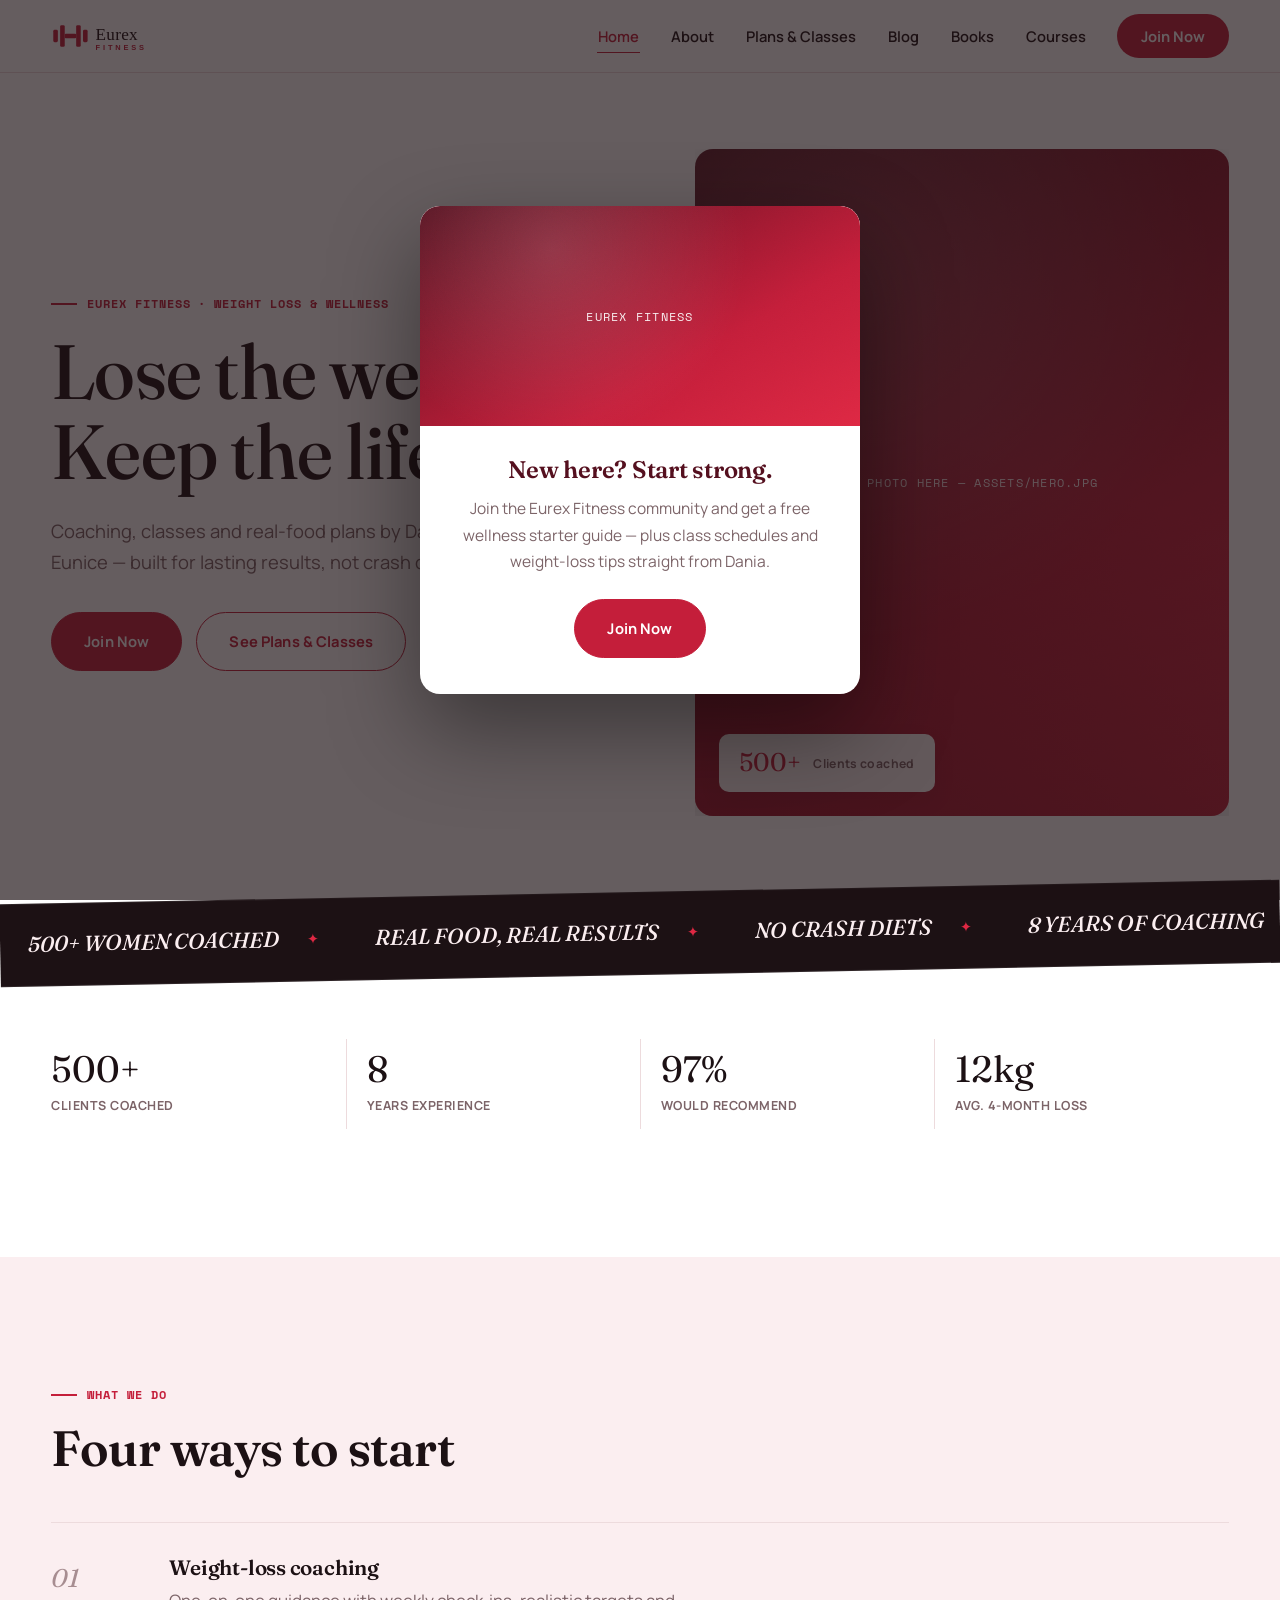
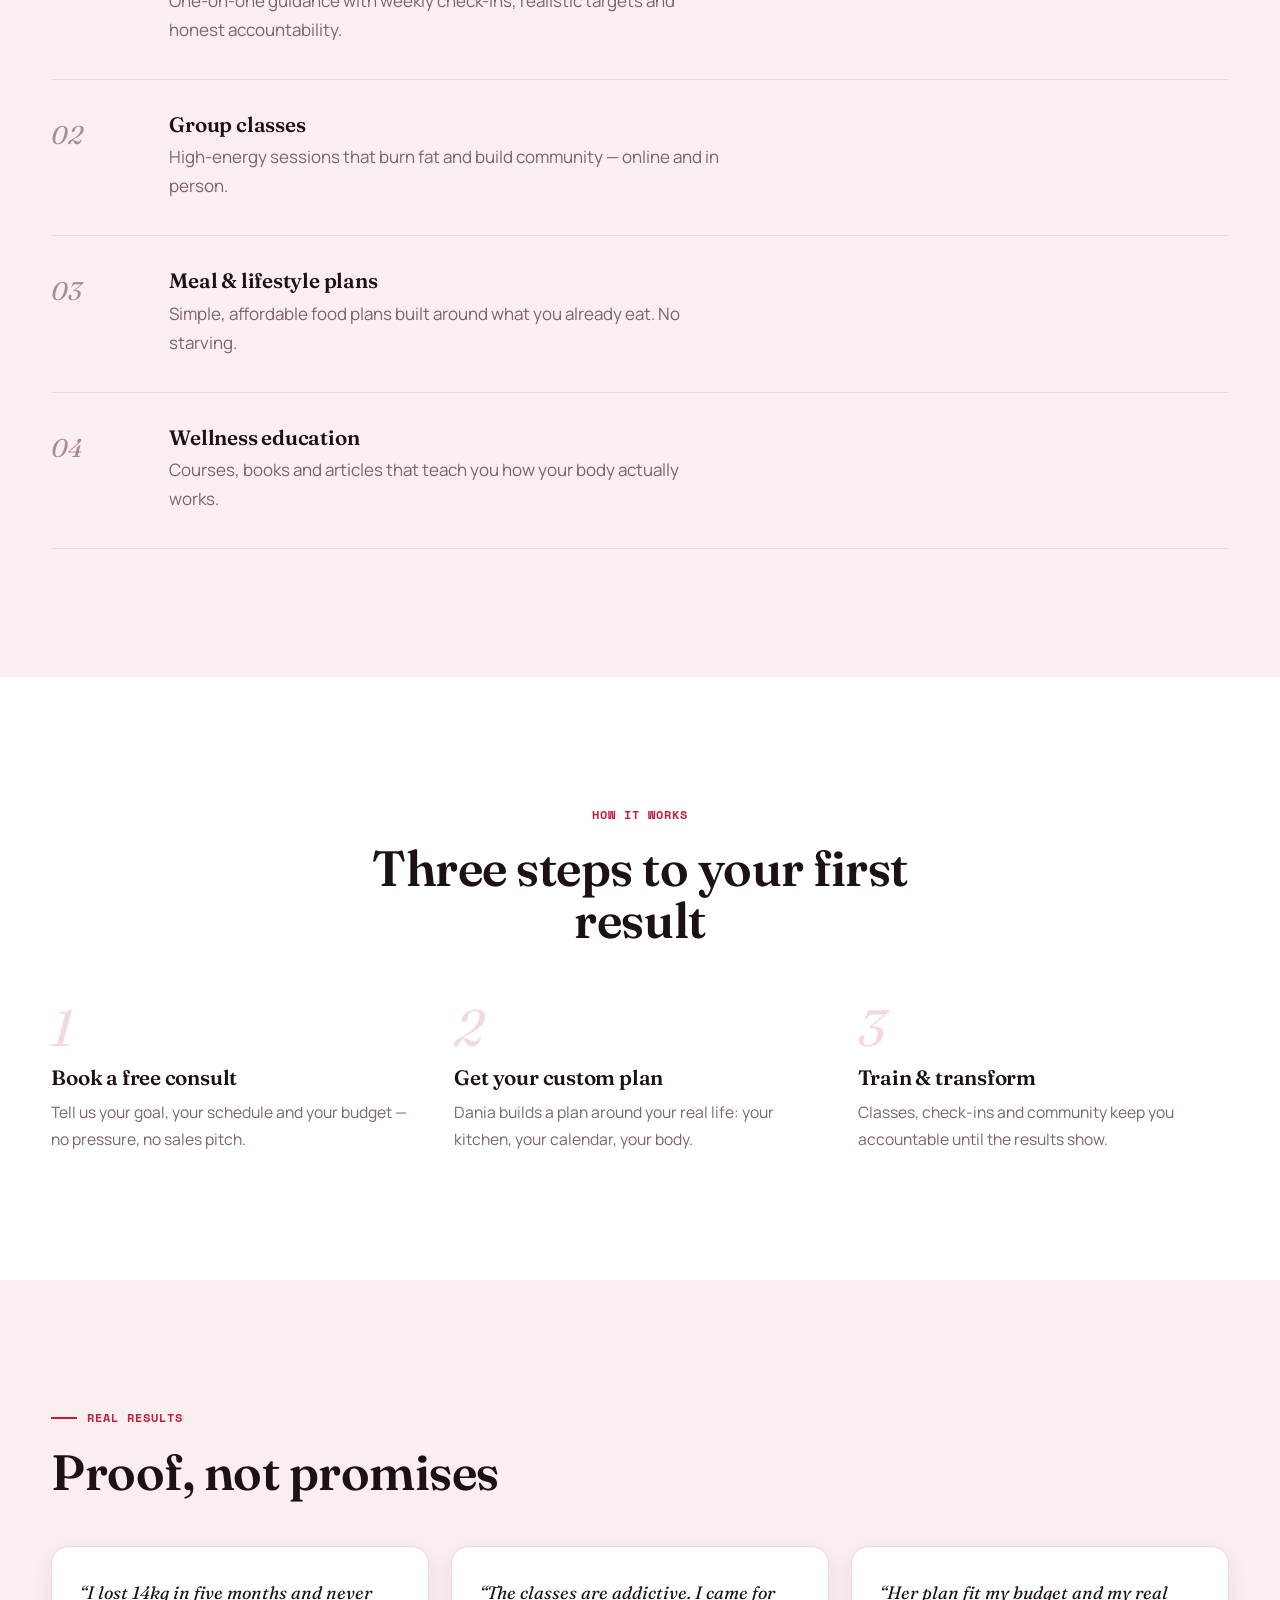
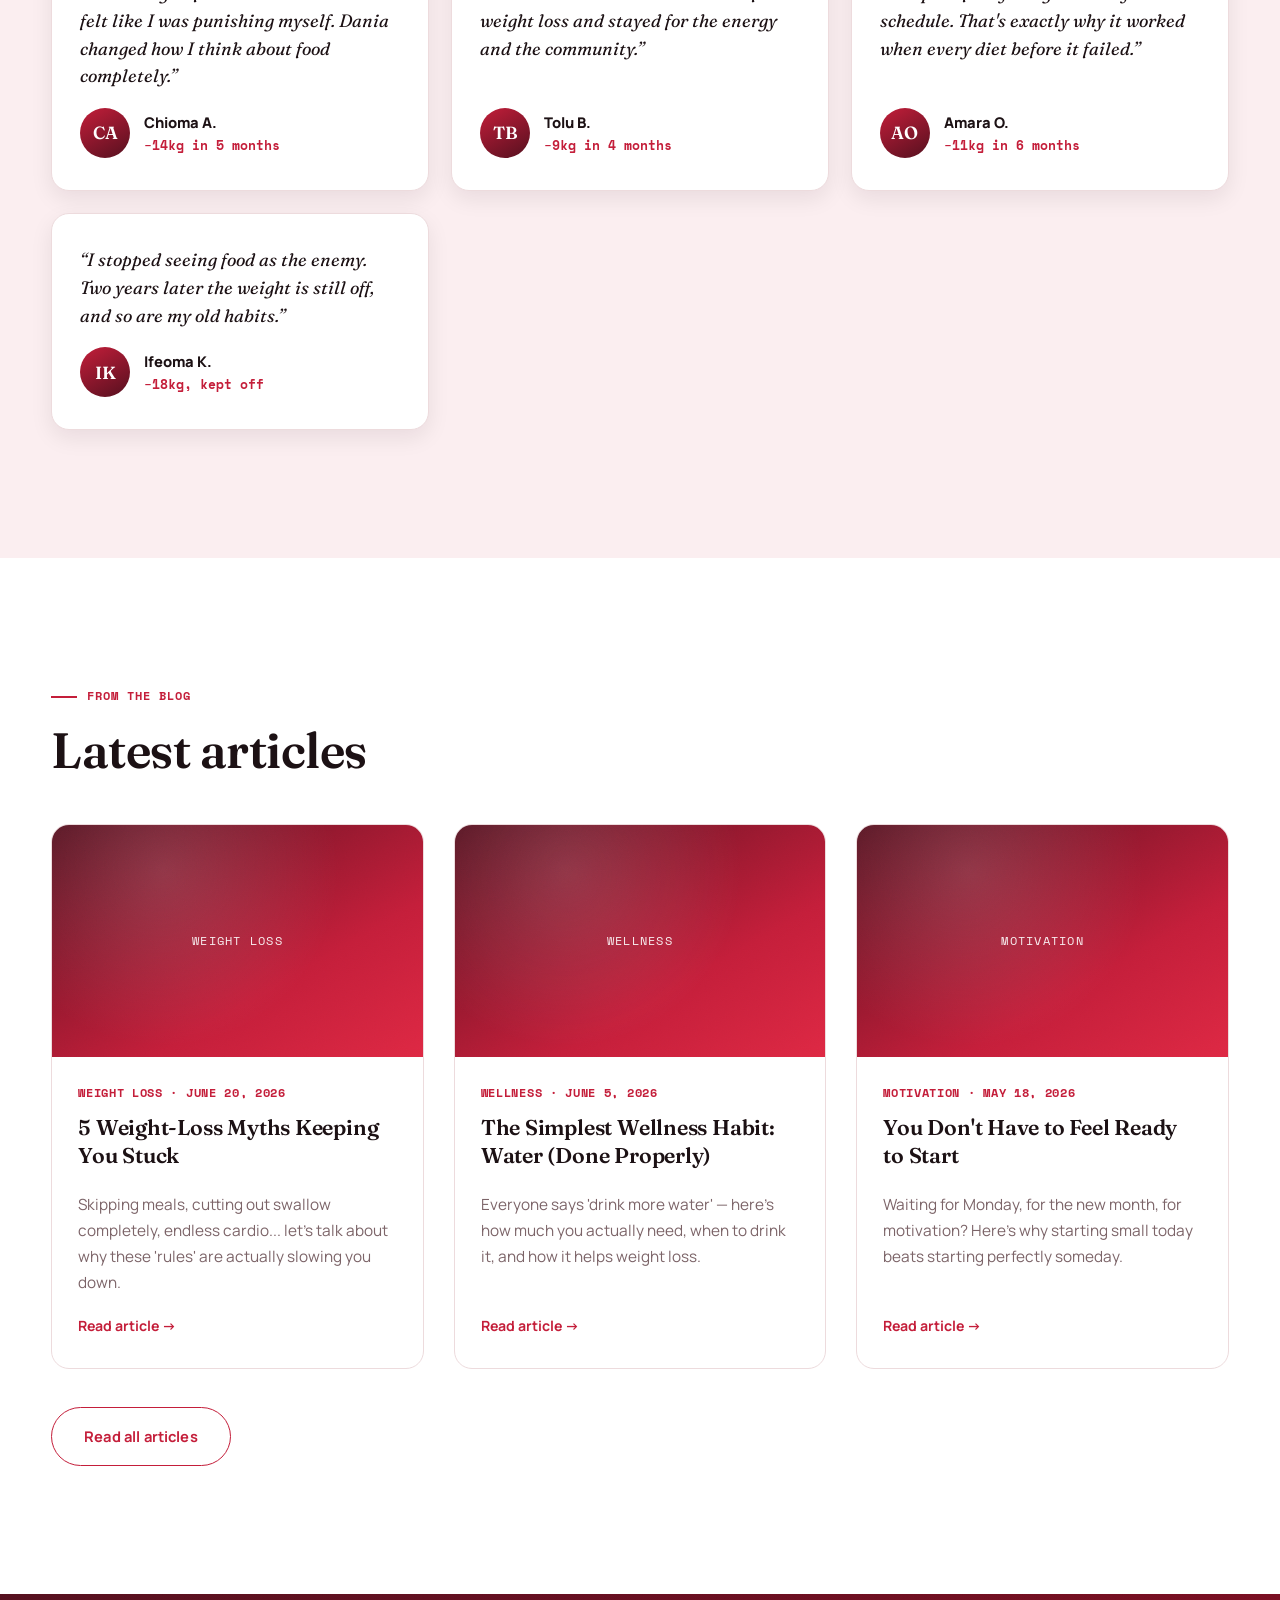
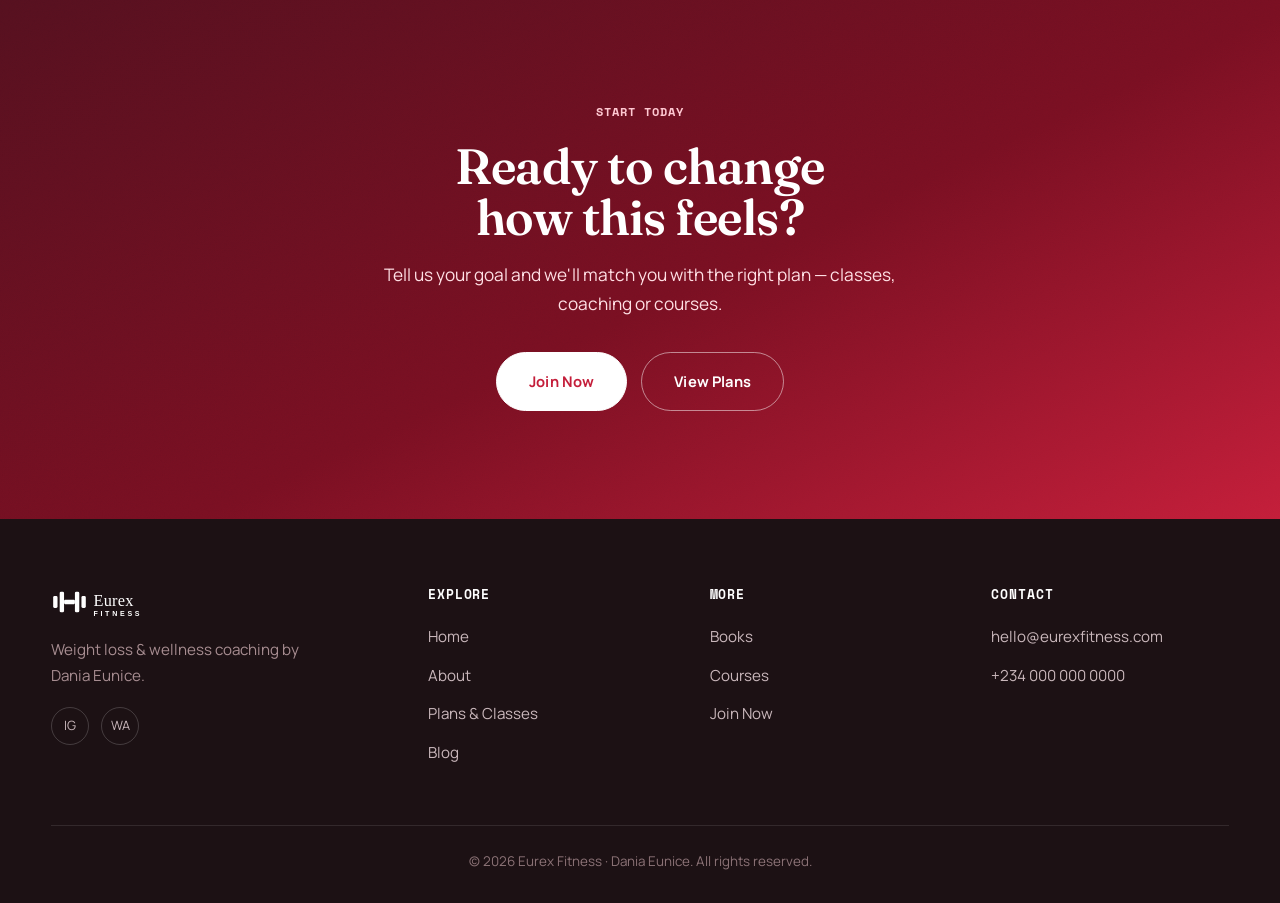
==== index.html @ 4daf9605 "Initial commit: Eurex Fitness site Static site for Dania Eunice's weight-loss coaching business — co" ====
<!DOCTYPE html>
<html lang="en">
<head>
  <meta charset="UTF-8">
  <meta name="viewport" content="width=device-width, initial-scale=1.0">
  <title>Eurex Fitness — Weight Loss & Wellness by Dania Eunice</title>
  <meta name="description" content="Weight-loss coaching, classes, meal plans, books and courses by Dania Eunice. Sustainable results, real food, real community.">
  <link rel="icon" href="assets/favicon.svg" type="image/svg+xml">
  <link rel="preconnect" href="https://fonts.googleapis.com">
  <link rel="preconnect" href="https://fonts.gstatic.com" crossorigin>
  <link href="https://fonts.googleapis.com/css2?family=Fraunces:ital,opsz,wght@0,9..144,400;0,9..144,500;0,9..144,600;1,9..144,500&family=Manrope:wght@400;500;600;700;800&family=Space+Mono:wght@400;700&display=swap" rel="stylesheet">
  <link rel="stylesheet" href="css/styles.css">
</head>
<body data-page="home">
  <header class="site-header" id="site-header"></header>

  <section class="hero" id="hero"></section>
  <div class="marquee-band"><div id="marquee"></div></div>
  <section class="section tight-top" id="stats"></section>
  <section class="section alt" id="pillars"></section>
  <section class="section" id="how-it-works"></section>
  <section class="section alt" id="testimonials"></section>
  <section class="section" id="blog-preview"></section>
  <section class="cta-band" id="cta-band"></section>

  <footer class="site-footer" id="site-footer"></footer>

  <script src="js/content.js"></script>
  <script src="js/posts.js"></script>
  <script src="js/app.js"></script>
</body>
</html>
---- css/styles.css ----
/* ============================================================
   EUREX FITNESS — DESIGN SYSTEM
   You normally don't need to touch this file.
   To change the main red colour, edit --red below.
   ============================================================ */

:root {
  /* ---- Color ---- */
  --ink:        #1C1114;
  --wine:       #55101F;
  --red:        #C41E3A;
  --red-bright: #DE2843;
  --red-deep:   #7A0F22;
  --gold:       #B8933B;
  --paper:      #FFFFFF;
  --blush:      #FBEEF0;
  --blush-deep: #F3D9DD;
  --line:       #EDDBDD;
  --muted:      #7C6468;
  --muted-lt:   #A78D91;

  /* ---- Type ---- */
  --display: "Fraunces", "Iowan Old Style", Georgia, serif;
  --body:    "Manrope", system-ui, -apple-system, sans-serif;
  --mono:    "Space Mono", ui-monospace, monospace;

  --radius: 18px;
  --radius-sm: 10px;
  --shadow: 0 20px 48px rgba(28, 17, 20, .14);
  --shadow-sm: 0 8px 22px rgba(28, 17, 20, .08);
}

* { margin: 0; padding: 0; box-sizing: border-box; }
html { scroll-behavior: smooth; }
@media (prefers-reduced-motion: reduce) {
  html { scroll-behavior: auto; }
  *, *::before, *::after { animation: none !important; transition: none !important; }
}

body {
  font-family: var(--body);
  color: var(--ink);
  background: var(--paper);
  line-height: 1.7;
  font-size: 17px;
  -webkit-font-smoothing: antialiased;
}

img { max-width: 100%; display: block; }
a { color: var(--red); text-decoration: none; }
a:focus-visible, button:focus-visible, input:focus-visible, textarea:focus-visible, select:focus-visible {
  outline: 3px solid var(--red); outline-offset: 3px; border-radius: 4px;
}

.wrap { width: min(1200px, 92%); margin: 0 auto; }
.wrap-narrow { width: min(760px, 92%); margin: 0 auto; }

/* ---------- Typography ---------- */
h1, h2, h3, .display {
  font-family: var(--display);
  font-weight: 600;
  letter-spacing: -0.01em;
  line-height: 1.04;
  color: var(--ink);
}
h1 { font-size: clamp(2.6rem, 6vw, 4.8rem); font-weight: 500; }
h2 { font-size: clamp(2rem, 4.4vw, 3.1rem); }
h3 { font-size: 1.3rem; font-weight: 600; }
.italic { font-style: italic; }

.eyebrow {
  display: flex;
  align-items: center;
  gap: 10px;
  font-family: var(--mono);
  font-weight: 700;
  font-size: .74rem;
  letter-spacing: .08em;
  text-transform: uppercase;
  color: var(--red);
  margin-bottom: 18px;
}
.eyebrow::before {
  content: "";
  width: 26px; height: 2px;
  background: var(--red);
  display: inline-block;
}
.section-head { max-width: 640px; margin-bottom: 48px; }
.section-head p { color: var(--muted); margin-top: 16px; font-size: 1.06rem; }
.section-head.center { margin-left: auto; margin-right: auto; text-align: center; }
.section-head.center .eyebrow { justify-content: center; }
.section-head.center .eyebrow::before { display: none; }

/* ---------- Buttons ---------- */
.btn {
  display: inline-flex;
  align-items: center;
  gap: 8px;
  padding: 16px 32px;
  border-radius: 999px;
  font-weight: 700;
  font-size: .92rem;
  letter-spacing: .01em;
  border: 1.5px solid var(--red);
  cursor: pointer;
  transition: transform .18s ease, background .2s ease, color .2s ease, box-shadow .2s ease, border-color .2s ease;
  font-family: var(--body);
}
.btn-solid { background: var(--red); color: #fff; }
.btn-solid:hover { background: var(--red-deep); border-color: var(--red-deep); transform: translateY(-2px); box-shadow: 0 14px 28px rgba(122,15,34,.28); }
.btn-ghost { background: transparent; color: var(--red); }
.btn-ghost:hover { background: var(--red); color: #fff; transform: translateY(-2px); }
.btn-light { background: #fff; color: var(--red); border-color: #fff; }
.btn-light:hover { transform: translateY(-2px); box-shadow: 0 14px 30px rgba(0,0,0,.28); }
.btn-outline-light { background: transparent; color: #fff; border-color: rgba(255,255,255,.5); }
.btn-outline-light:hover { background: rgba(255,255,255,.12); border-color: #fff; }
.btn-wide { width: 100%; justify-content: center; }

/* ---------- Header ---------- */
.site-header {
  position: sticky; top: 0; z-index: 60;
  background: rgba(255,255,255,.92);
  backdrop-filter: blur(12px);
  border-bottom: 1px solid var(--line);
}
.nav {
  display: flex; align-items: center; justify-content: space-between;
  padding: 16px 0;
}
.logo { display: flex; align-items: center; gap: 10px; }
.logo img { height: 40px; width: auto; }
.nav-links { display: flex; align-items: center; gap: 30px; list-style: none; }
.nav-links a {
  color: var(--ink); font-weight: 600; font-size: .92rem;
  padding: 6px 1px; border-bottom: 1.5px solid transparent;
  transition: color .15s ease, border-color .15s ease;
}
.nav-links a:hover { color: var(--red); }
.nav-links a.active { color: var(--red); border-bottom-color: var(--red); }
.nav-links .nav-cta {
  background: var(--red); color: #fff; padding: 12px 24px; border-radius: 999px;
  border-bottom: none; font-weight: 700;
}
.nav-links .nav-cta:hover { background: var(--red-deep); }

.nav-toggle {
  display: none;
  background: none; border: none; cursor: pointer;
  width: 44px; height: 44px; position: relative;
}
.nav-toggle span {
  position: absolute; left: 9px; width: 26px; height: 2.5px;
  background: var(--ink); border-radius: 2px; transition: .25s ease;
}
.nav-toggle span:nth-child(1) { top: 15px; }
.nav-toggle span:nth-child(2) { top: 21px; }
.nav-toggle span:nth-child(3) { top: 27px; }
.nav-toggle[aria-expanded="true"] span:nth-child(1) { top: 21px; transform: rotate(45deg); }
.nav-toggle[aria-expanded="true"] span:nth-child(2) { opacity: 0; }
.nav-toggle[aria-expanded="true"] span:nth-child(3) { top: 21px; transform: rotate(-45deg); }

/* ---------- Hero ---------- */
.hero { padding: clamp(48px, 7vw, 76px) 0 0; overflow: hidden; }
.hero-grid {
  display: grid; grid-template-columns: 1fr .92fr; gap: 64px; align-items: center;
}
.hero .eyebrow { color: var(--red); }
.hero h1 { white-space: pre-line; }
.hero p.lead { font-size: 1.15rem; color: var(--muted); max-width: 460px; margin: 24px 0 34px; }
.hero-actions { display: flex; gap: 14px; flex-wrap: wrap; }

.hero-media {
  position: relative;
  border-radius: var(--radius);
  overflow: hidden;
  box-shadow: var(--shadow);
  aspect-ratio: 4/5;
  clip-path: polygon(0 0, 100% 0, 100% 92%, 88% 100%, 0 100%);
}
.hero-media img, .ph { width: 100%; height: 100%; object-fit: cover; }
.hero-media::after {
  content: "";
  position: absolute; inset: 0;
  background: linear-gradient(200deg, rgba(28,17,20,0) 45%, rgba(122,15,34,.55) 100%);
  pointer-events: none;
}
.hero-media .float-card {
  position: absolute; left: 24px; bottom: 24px; z-index: 2;
  background: rgba(255,255,255,.95);
  backdrop-filter: blur(6px);
  border-radius: var(--radius-sm);
  padding: 16px 20px;
  box-shadow: var(--shadow-sm);
  display: flex; align-items: center; gap: 12px;
}
.float-card .fc-num { font-family: var(--display); font-size: 1.6rem; color: var(--red); line-height: 1; }
.float-card .fc-lbl { font-size: .76rem; font-weight: 700; color: var(--muted); letter-spacing: .03em; max-width: 110px; line-height: 1.25; }

/* placeholder block shown until real photos are added */
.ph {
  display: flex; align-items: center; justify-content: center;
  position: relative;
  background:
    radial-gradient(circle at 30% 20%, rgba(255,255,255,.14), transparent 55%),
    linear-gradient(150deg, var(--wine) 0%, var(--red) 65%, var(--red-bright) 100%);
  color: rgba(255,255,255,.92);
  font-family: var(--mono);
  font-size: .78rem;
  letter-spacing: .1em;
  text-transform: uppercase;
  text-align: center;
  padding: 20px;
}
.ph::before {
  content: "";
  position: absolute; inset: 0;
  background-image: url("data:image/svg+xml,%3Csvg xmlns='http://www.w3.org/2000/svg' width='140' height='140'%3E%3Cfilter id='n'%3E%3CfeTurbulence type='fractalNoise' baseFrequency='0.9' numOctaves='2' stitchTiles='stitch'/%3E%3C/filter%3E%3Crect width='100%25' height='100%25' filter='url(%23n)' opacity='0.06'/%3E%3C/svg%3E");
  mix-blend-mode: overlay;
}

/* ---------- Proof marquee (signature element) ---------- */
.marquee-band {
  background: var(--ink);
  color: var(--blush);
  overflow: hidden;
  padding: 22px 0;
  margin-top: clamp(48px, 7vw, 76px);
  transform: rotate(-1.1deg);
  transform-origin: center;
  border-top: 1px solid rgba(255,255,255,.08);
  border-bottom: 1px solid rgba(255,255,255,.08);
}
.marquee-track {
  display: flex;
  width: max-content;
  animation: scroll-left 32s linear infinite;
}
.marquee-track span {
  font-family: var(--display);
  font-style: italic;
  font-weight: 500;
  font-size: 1.35rem;
  white-space: nowrap;
  padding: 0 28px;
  display: flex;
  align-items: center;
  gap: 28px;
}
.marquee-track span::after {
  content: "✦";
  color: var(--red-bright);
  font-style: normal;
  font-size: .9rem;
}
@keyframes scroll-left {
  from { transform: translateX(0); }
  to { transform: translateX(-50%); }
}

/* ---------- Stat row ---------- */
.stat-row {
  display: grid; grid-template-columns: repeat(4, 1fr);
  gap: 0;
}
.stat { padding: 12px 20px; text-align: left; border-left: 1.5px solid var(--line); }
.stat:first-child { border-left: none; padding-left: 0; }
.stat .num { font-family: var(--display); font-size: 2.3rem; color: var(--ink); line-height: 1; }
.stat .lbl { font-size: .78rem; font-weight: 700; letter-spacing: .04em; text-transform: uppercase; color: var(--muted); margin-top: 8px; }

/* ---------- Sections ---------- */
.section { padding: clamp(76px, 10vw, 128px) 0; }
.section.alt { background: var(--blush); }
.section.dark { background: var(--ink); color: #EFE3E5; }
.section.dark h2, .section.dark h3 { color: #fff; }
.section.tight-top { padding-top: clamp(40px,6vw,64px); }

/* ---------- Pillars (numbered, editorial) ---------- */
.pillar-list { display: flex; flex-direction: column; }
.pillar-row {
  display: grid; grid-template-columns: 90px 1fr; gap: 28px;
  padding: 34px 0;
  border-top: 1px solid var(--line);
  align-items: start;
}
.pillar-list .pillar-row:last-child { border-bottom: 1px solid var(--line); }
.pillar-mark { font-family: var(--display); font-size: 1.6rem; color: var(--muted-lt); font-style: italic; }
.pillar-row h3 { margin-bottom: 8px; }
.pillar-row p { color: var(--muted); max-width: 560px; }

/* ---------- How it works ---------- */
.steps-grid { display: grid; grid-template-columns: repeat(3, 1fr); gap: 32px; }
.step-card { position: relative; padding-top: 8px; }
.step-num {
  font-family: var(--display); font-style: italic; font-size: 3.2rem;
  color: var(--blush-deep); line-height: 1; margin-bottom: 14px;
}
.step-card h3 { margin-bottom: 10px; }
.step-card p { color: var(--muted); font-size: .98rem; }

/* generic card (used in about values etc.) */
.card-grid { display: grid; grid-template-columns: repeat(auto-fit, minmax(240px, 1fr)); gap: 22px; }
.card {
  background: #fff; border: 1px solid var(--line); border-radius: var(--radius);
  padding: 30px 26px;
  transition: transform .18s ease, box-shadow .18s ease, border-color .18s ease;
}
.card:hover { transform: translateY(-4px); box-shadow: var(--shadow-sm); border-color: var(--blush-deep); }
.card h3 { margin-bottom: 10px; color: var(--wine); font-size: 1.15rem; }
.card p { color: var(--muted); font-size: .97rem; }

/* ---------- Pricing ---------- */
.pricing-grid { display: grid; grid-template-columns: repeat(auto-fit, minmax(280px, 1fr)); gap: 26px; align-items: stretch; }
.price-card {
  display: flex; flex-direction: column; position: relative;
  background: #fff; border: 1px solid var(--line); border-radius: var(--radius); padding: 34px 30px;
}
.price-card .price { font-family: var(--display); font-size: 2.6rem; color: var(--ink); margin: 10px 0 2px; }
.price-card .period { color: var(--muted); font-weight: 700; font-size: .84rem; font-family: var(--body); }
.price-card .btn { margin-top: auto; justify-content: center; }
.price-card.featured { border: 1.5px solid var(--red); box-shadow: var(--shadow); background: linear-gradient(180deg, #fff 0%, var(--blush) 180%); }
.badge {
  position: absolute; top: -14px; left: 30px;
  background: var(--red); color: #fff;
  font-family: var(--mono);
  font-size: .68rem; font-weight: 700; letter-spacing: .08em; text-transform: uppercase;
  padding: 7px 16px; border-radius: 999px;
}
.tick-list { margin: 20px 0 28px; list-style: none; }
.tick-list li { padding-left: 28px; position: relative; margin-bottom: 12px; color: var(--ink); font-size: .96rem; }
.tick-list li::before {
  content: ""; position: absolute; left: 0; top: 7px;
  width: 13px; height: 7px;
  border-left: 2px solid var(--red); border-bottom: 2px solid var(--red);
  transform: rotate(-45deg);
}

/* ---------- Testimonials with avatars ---------- */
.quote-scroller {
  display: grid; grid-template-columns: repeat(auto-fit, minmax(280px, 1fr)); gap: 22px;
}
.quote-card {
  background: #fff; border-radius: var(--radius); padding: 32px 28px;
  box-shadow: var(--shadow-sm);
  display: flex; flex-direction: column; gap: 18px;
  border: 1px solid var(--line);
}
.quote-card p.quote-text {
  font-family: var(--display); font-style: italic; font-size: 1.12rem; color: var(--ink); line-height: 1.55;
}
.quote-foot { display: flex; align-items: center; gap: 14px; margin-top: auto; }
.avatar {
  width: 50px; height: 50px; border-radius: 50%;
  background: linear-gradient(150deg, var(--red), var(--wine));
  color: #fff; font-family: var(--display); font-weight: 600; font-size: 1.1rem;
  display: flex; align-items: center; justify-content: center;
  flex-shrink: 0; overflow: hidden;
}
.avatar img { width: 100%; height: 100%; object-fit: cover; }
.quote-who .name { font-weight: 800; font-size: .92rem; }
.quote-who .result { font-size: .8rem; color: var(--red); font-weight: 700; font-family: var(--mono); }

/* ---------- Blog ---------- */
.post-grid { display: grid; grid-template-columns: repeat(auto-fill, minmax(320px, 1fr)); gap: 30px; }
.post-card { overflow: hidden; padding: 0; display: flex; flex-direction: column; border-radius: var(--radius); }
.post-card .thumb { aspect-ratio: 16/10; overflow: hidden; }
.post-card .thumb img { width: 100%; height: 100%; object-fit: cover; transition: transform .35s ease; }
.post-card:hover .thumb img { transform: scale(1.045); }
.post-card .body { padding: 26px 26px 30px; display: flex; flex-direction: column; flex: 1; }
.post-meta { font-family: var(--mono); font-size: .72rem; font-weight: 700; letter-spacing: .06em; text-transform: uppercase; color: var(--red); margin-bottom: 12px; }
.post-card h3 { font-family: var(--display); font-weight: 600; font-size: 1.34rem; line-height: 1.3; }
.post-card h3 a { color: var(--ink); }
.post-card h3 a:hover { color: var(--red); }
.post-card p { color: var(--muted); font-size: .96rem; margin: 12px 0 18px; }
.read-more { margin-top: auto; font-weight: 700; font-size: .88rem; display: inline-flex; align-items: center; gap: 6px; }

/* Single article */
.article { max-width: 740px; margin: 0 auto; }
.article .post-hero { aspect-ratio: 16/8; border-radius: var(--radius); overflow: hidden; margin: 32px 0 40px; }
.article .post-hero img { width: 100%; height: 100%; object-fit: cover; }
.article h1 { font-size: clamp(2rem, 5vw, 3.2rem); }
.article-body p { margin-bottom: 22px; font-size: 1.05rem; }
.article-body h2 { font-family: var(--display); font-weight: 600; font-size: 1.5rem; margin: 38px 0 14px; color: var(--wine); }
.article-body ul { margin: 0 0 22px 22px; }
.article-body li { margin-bottom: 9px; }

/* ---------- Forms ---------- */
.form-card { background: #fff; border: 1px solid var(--line); border-radius: var(--radius); box-shadow: var(--shadow); padding: clamp(30px, 5vw, 52px); max-width: 700px; margin: 0 auto; }
.form-row { display: grid; grid-template-columns: 1fr 1fr; gap: 20px; }
.field { margin-bottom: 22px; }
.field label { display: block; font-family: var(--mono); font-weight: 700; font-size: .74rem; letter-spacing: .04em; text-transform: uppercase; margin-bottom: 9px; color: var(--wine); }
.field input, .field select, .field textarea {
  width: 100%; padding: 15px 17px;
  border: 1.5px solid var(--line); border-radius: var(--radius-sm);
  font-family: var(--body); font-size: 1rem; color: var(--ink);
  background: #fff;
  transition: border-color .15s ease;
}
.field input:focus, .field select:focus, .field textarea:focus { outline: none; border-color: var(--red); }
.field textarea { min-height: 130px; resize: vertical; }

/* ---------- Big CTA band ---------- */
.cta-band {
  position: relative;
  background: linear-gradient(155deg, var(--wine) 0%, var(--red-deep) 55%, var(--red) 100%);
  color: #fff; text-align: center;
  padding: clamp(72px, 10vw, 108px) 0;
  overflow: hidden;
}
.cta-band::before {
  content: "";
  position: absolute; inset: 0;
  background-image: url("data:image/svg+xml,%3Csvg xmlns='http://www.w3.org/2000/svg' width='160' height='160'%3E%3Cfilter id='n'%3E%3CfeTurbulence type='fractalNoise' baseFrequency='0.85' numOctaves='2' stitchTiles='stitch'/%3E%3C/filter%3E%3Crect width='100%25' height='100%25' filter='url(%23n)' opacity='0.05'/%3E%3C/svg%3E");
  mix-blend-mode: overlay;
}
.cta-band > .wrap { position: relative; z-index: 1; }
.cta-band .eyebrow { color: #FFC9D2; justify-content: center; }
.cta-band .eyebrow::before { display: none; }
.cta-band h2 { color: #fff; }
.cta-band p { color: #FFE0E5; max-width: 520px; margin: 16px auto 34px; font-size: 1.08rem; }
.cta-actions { display: flex; gap: 14px; justify-content: center; flex-wrap: wrap; }

/* ---------- Footer ---------- */
.site-footer { background: var(--ink); color: #C9B7BB; padding: 64px 0 30px; }
.footer-top { display: grid; grid-template-columns: 1.4fr 1fr 1fr 1fr; gap: 44px; margin-bottom: 48px; }
.site-footer h4 { color: #fff; font-family: var(--mono); text-transform: uppercase; letter-spacing: .07em; margin-bottom: 16px; font-size: .82rem; }
.site-footer ul { list-style: none; }
.site-footer li { margin-bottom: 10px; }
.site-footer a { color: #C9B7BB; font-size: .95rem; }
.site-footer a:hover { color: #fff; }
.footer-logo img { height: 38px; margin-bottom: 16px; filter: brightness(0) invert(1); }
.footer-logo p { font-size: .95rem; max-width: 260px; color: #A78D91; }
.footer-social { display: flex; gap: 12px; margin-top: 18px; }
.footer-social a {
  width: 38px; height: 38px; border-radius: 50%;
  border: 1px solid rgba(255,255,255,.18);
  display: flex; align-items: center; justify-content: center;
  font-size: .8rem;
}
.footer-social a:hover { background: var(--red); border-color: var(--red); color: #fff; }
.copyright { border-top: 1px solid rgba(255,255,255,.1); padding-top: 24px; font-size: .84rem; color: #8C7377; text-align: center; }

/* ---------- Popup ---------- */
.popup-overlay {
  position: fixed; inset: 0; z-index: 100;
  background: rgba(28, 17, 20, .68);
  display: flex; align-items: center; justify-content: center;
  padding: 20px;
  opacity: 0; pointer-events: none; transition: opacity .28s ease;
}
.popup-overlay.show { opacity: 1; pointer-events: auto; }
.popup {
  background: #fff; border-radius: 20px; overflow: hidden;
  max-width: 440px; width: 100%;
  box-shadow: 0 36px 90px rgba(0,0,0,.42);
  transform: translateY(18px) scale(.97); transition: transform .28s ease;
  position: relative;
}
.popup-overlay.show .popup { transform: translateY(0) scale(1); }
.popup-img { aspect-ratio: 16/8; background: var(--blush); }
.popup-img img { width: 100%; height: 100%; object-fit: cover; }
.popup-body { padding: 32px 32px 36px; text-align: center; }
.popup-body h3 { color: var(--wine); font-size: 1.5rem; margin-bottom: 12px; }
.popup-body p { color: var(--muted); font-size: .97rem; margin-bottom: 24px; }
.popup-close {
  position: absolute; top: 14px; right: 14px;
  width: 38px; height: 38px; border-radius: 50%;
  background: #fff; border: none; cursor: pointer;
  font-size: 1.1rem; line-height: 1; color: var(--ink);
  box-shadow: 0 4px 14px rgba(0,0,0,.2);
}
.popup-close:hover { background: var(--blush); }

/* ---------- Page hero (inner pages) ---------- */
.page-hero { background: var(--blush); padding: clamp(56px, 8vw, 92px) 0; border-bottom: 1px solid var(--line); }
.page-hero p { color: var(--muted); max-width: 640px; margin-top: 16px; font-size: 1.08rem; }

/* ---------- About ---------- */
.about-grid { display: grid; grid-template-columns: .85fr 1.15fr; gap: 60px; align-items: start; }
.about-media { border-radius: var(--radius); overflow: hidden; box-shadow: var(--shadow); aspect-ratio: 4/5; position: sticky; top: 110px; }
.about-media img { width: 100%; height: 100%; object-fit: cover; }
.about-copy p { margin-bottom: 20px; color: #3C2E32; font-size: 1.04rem; }
.credential-list { list-style: none; margin: 26px 0 40px; }
.credential-list li {
  padding: 14px 0; border-top: 1px solid var(--line);
  display: flex; align-items: center; gap: 12px; font-weight: 600; font-size: .96rem;
}
.credential-list li:last-child { border-bottom: 1px solid var(--line); }
.credential-list li::before { content: "✦"; color: var(--red); font-size: .8rem; }

/* ---------- Books / courses ---------- */
.product-grid { display: grid; grid-template-columns: repeat(auto-fill, minmax(290px, 1fr)); gap: 28px; }
.product-card { padding: 0; overflow: hidden; display: flex; flex-direction: column; border-radius: var(--radius); }
.product-card .thumb { aspect-ratio: 4/3; overflow: hidden; }
.product-card .thumb img { width: 100%; height: 100%; object-fit: cover; }
.product-card .body { padding: 28px; display: flex; flex-direction: column; flex: 1; }
.product-card .price-tag { font-family: var(--display); color: var(--red); font-size: 1.6rem; margin: 8px 0 12px; }
.product-card .meta { font-family: var(--mono); font-size: .74rem; font-weight: 700; letter-spacing: .05em; text-transform: uppercase; color: var(--muted); margin-bottom: 8px; }
.product-card .btn { margin-top: auto; justify-content: center; }
.product-card h3 { font-family: var(--display); font-weight: 600; font-size: 1.28rem; }
.product-card p { color: var(--muted); font-size: .96rem; margin: 10px 0 22px; }

/* ---------- Responsive ---------- */
@media (max-width: 980px) {
  .hero-grid { grid-template-columns: 1fr; gap: 44px; }
  .hero-media { max-width: 440px; }
  .about-grid { grid-template-columns: 1fr; }
  .about-media { position: static; max-width: 440px; }
  .footer-top { grid-template-columns: 1fr 1fr; }
  .steps-grid { grid-template-columns: 1fr; gap: 40px; }
  .stat-row { grid-template-columns: repeat(2, 1fr); row-gap: 24px; }
  .stat:nth-child(3) { border-left: none; padding-left: 0; }
}

@media (max-width: 860px) {
  .nav-toggle { display: block; }
  .nav-links {
    position: absolute; top: 100%; left: 0; right: 0;
    background: #fff; border-bottom: 1px solid var(--line);
    flex-direction: column; align-items: stretch; gap: 0;
    padding: 8px 4% 22px;
    display: none;
    box-shadow: 0 24px 48px rgba(28,17,20,.14);
  }
  .nav-links.open { display: flex; }
  .nav-links a { padding: 15px 6px; border-bottom: 1px solid var(--line); }
  .nav-links .nav-cta { margin-top: 14px; text-align: center; justify-content: center; }
  .pillar-row { grid-template-columns: 56px 1fr; }
}

@media (max-width: 620px) {
  .form-row { grid-template-columns: 1fr; }
  .footer-top { grid-template-columns: 1fr; gap: 32px; }
  .hero-actions .btn { width: 100%; justify-content: center; }
  .marquee-track span { font-size: 1.05rem; padding: 0 18px; }
  .float-card { left: 14px; bottom: 14px; padding: 12px 16px; }
}
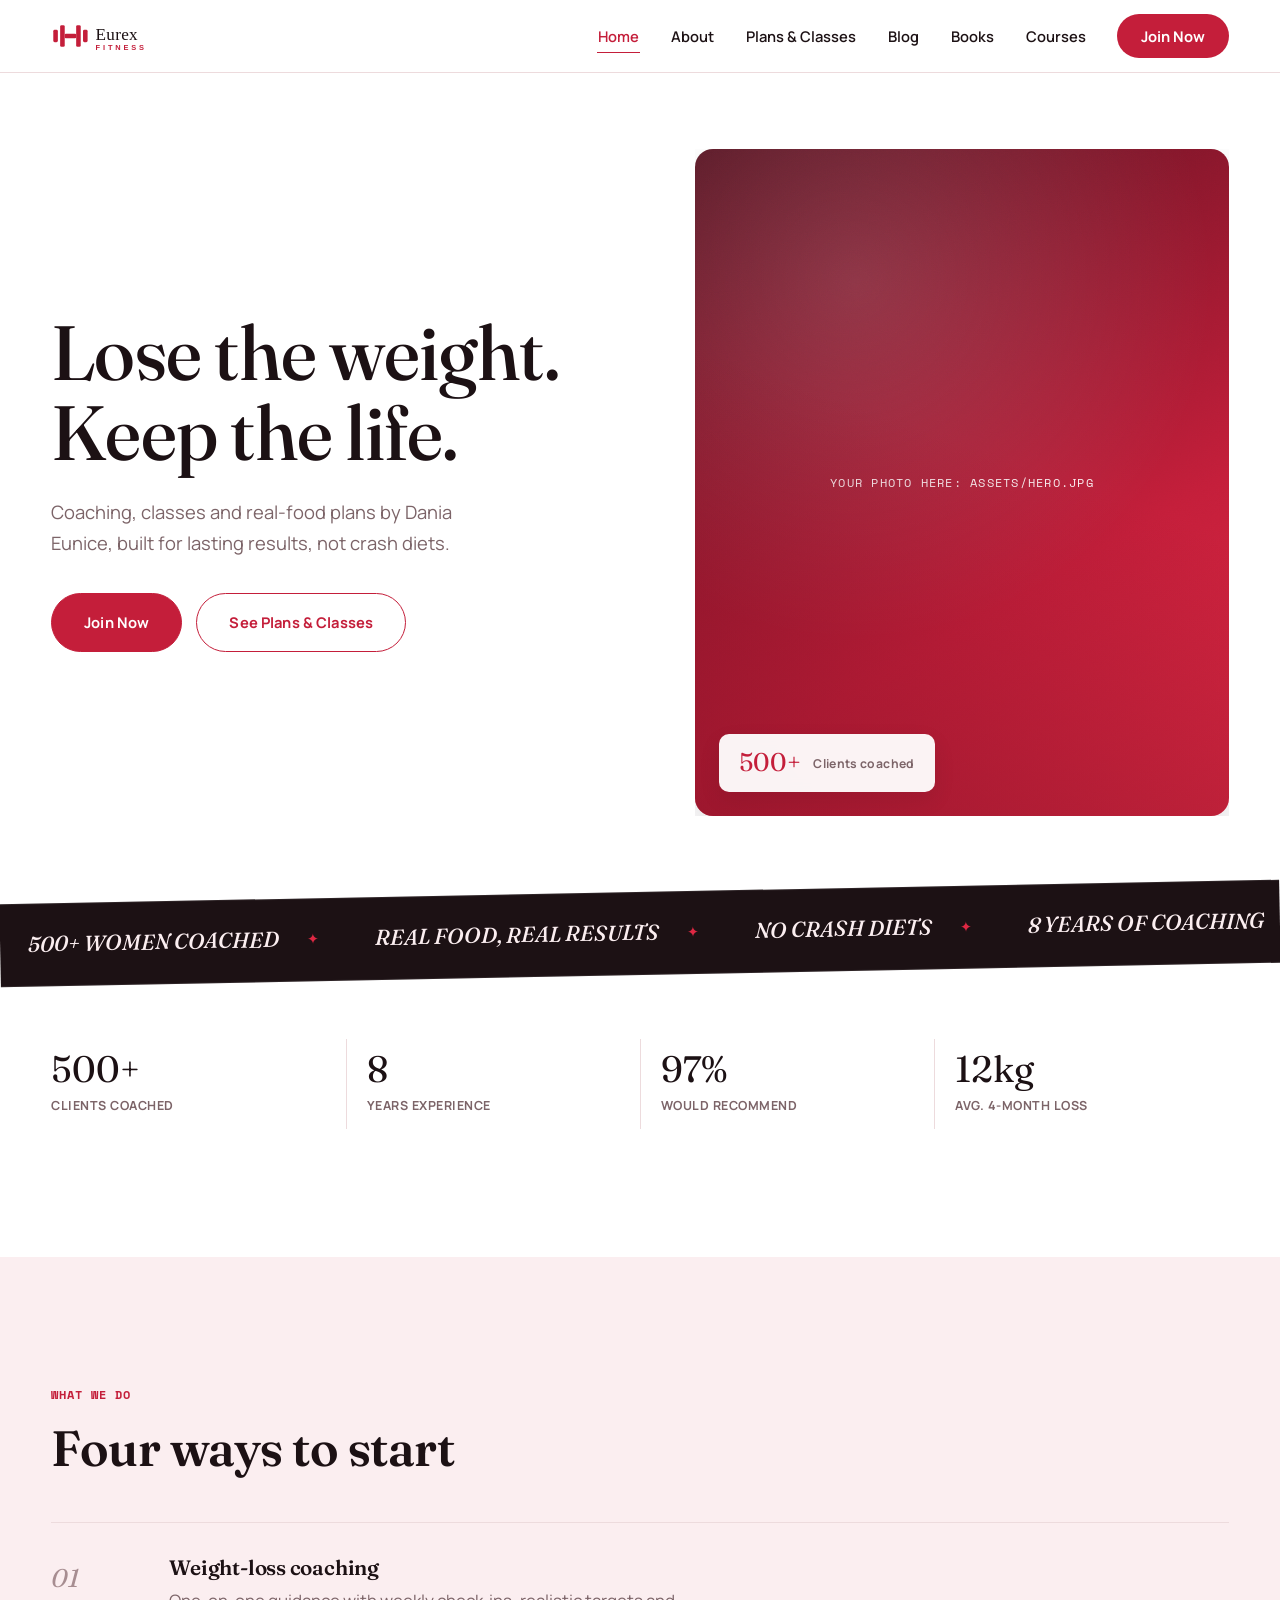
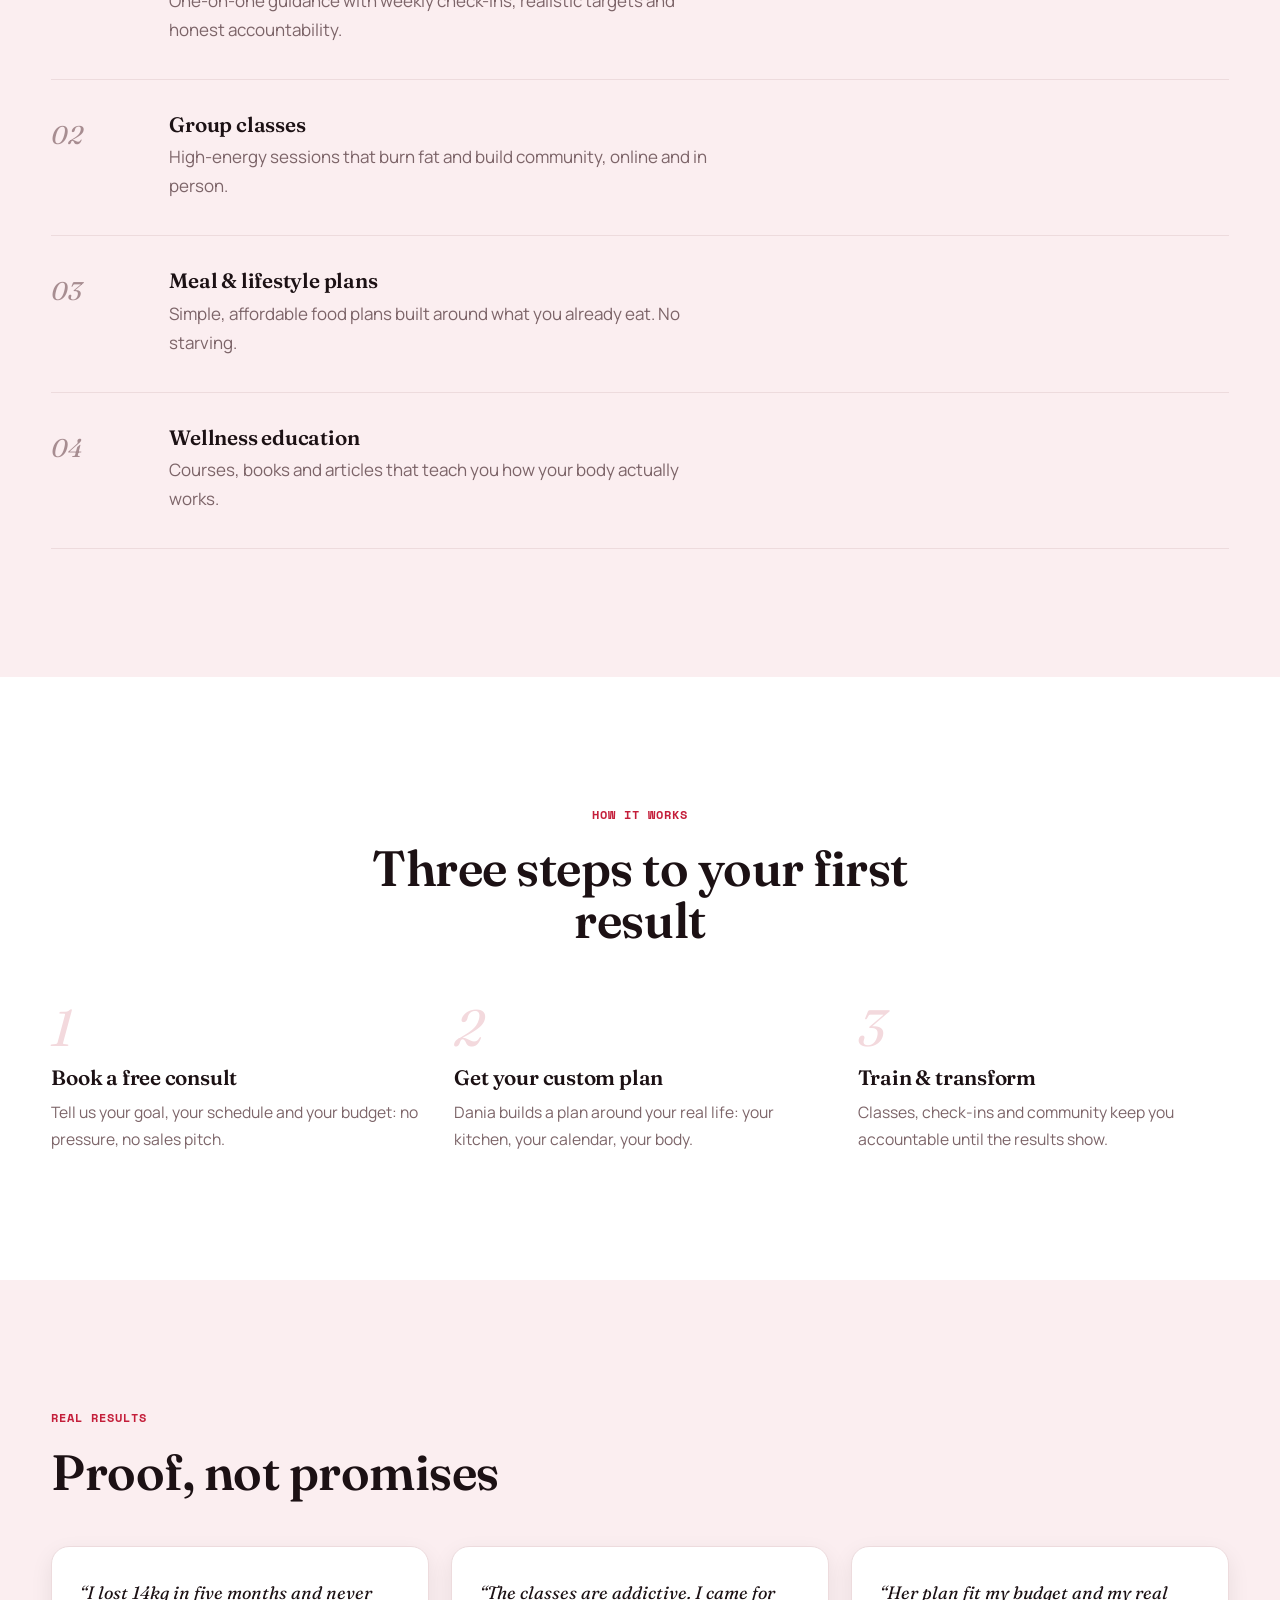
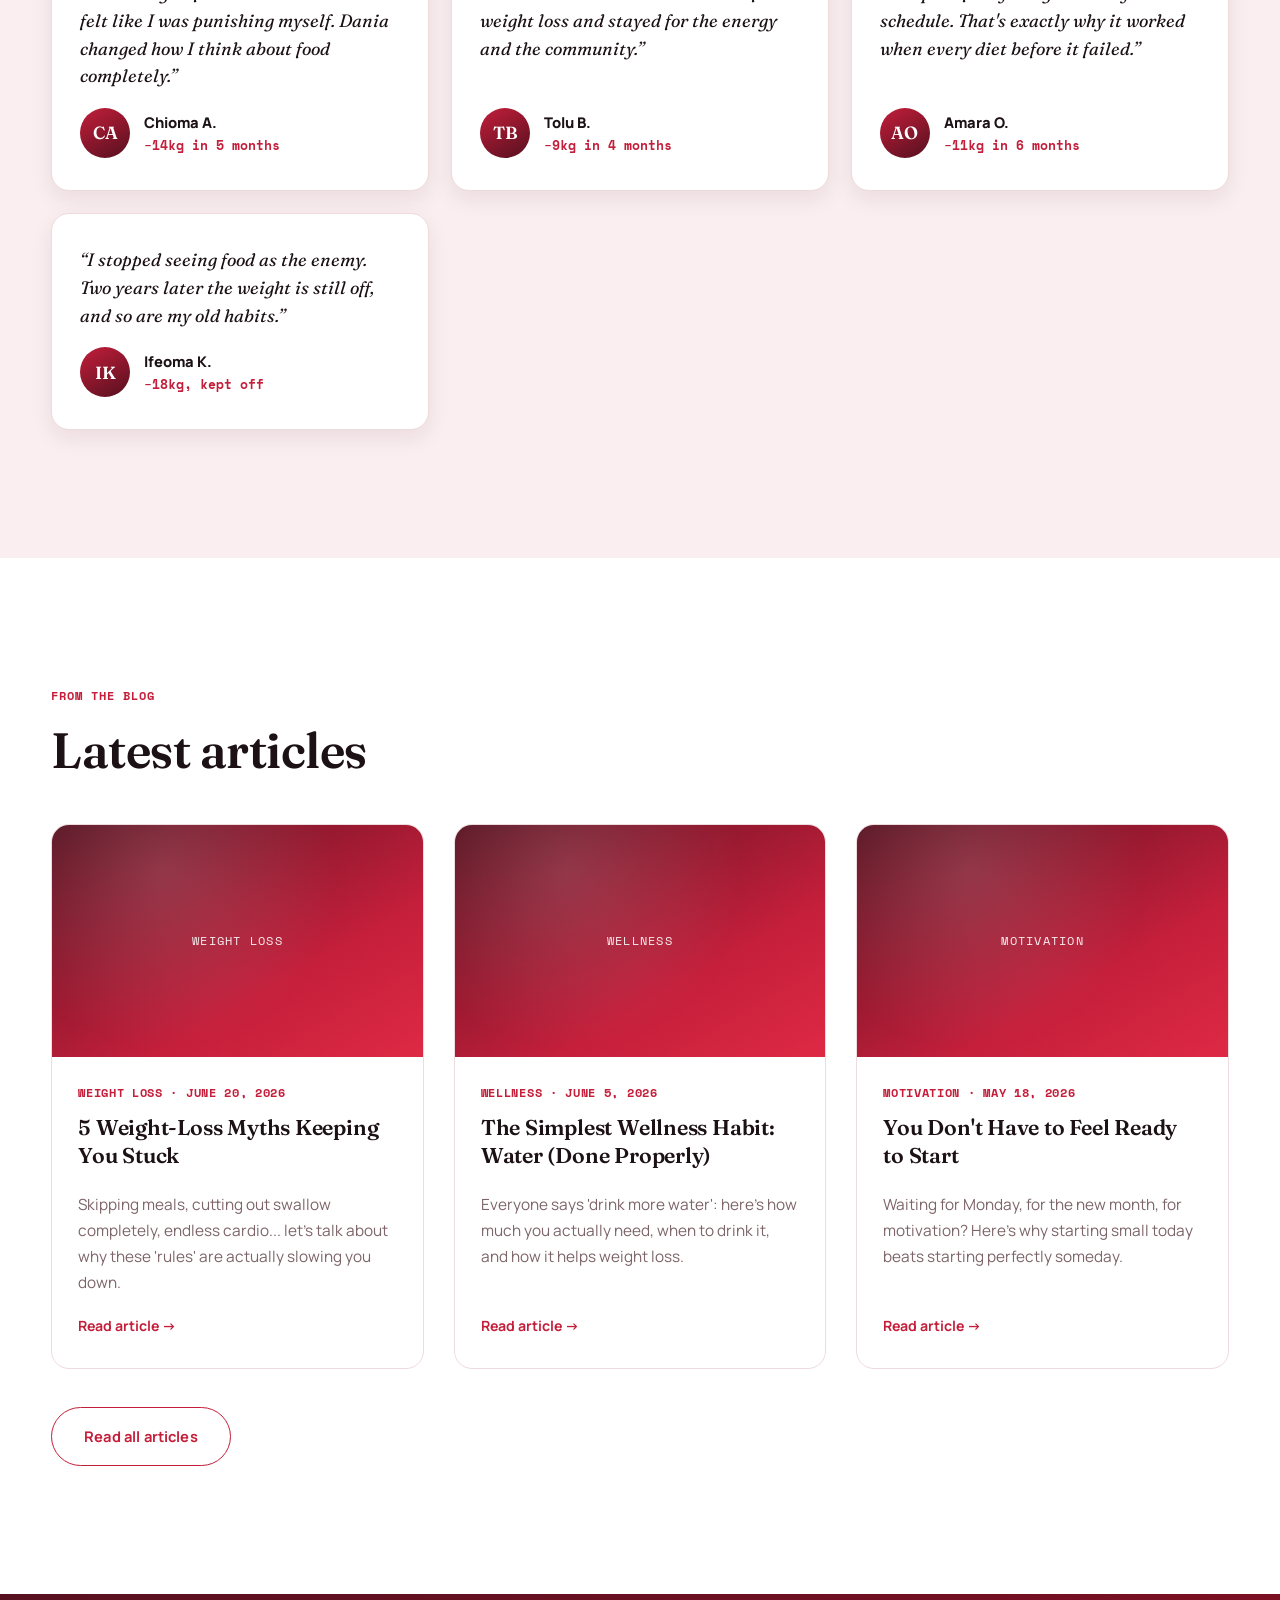
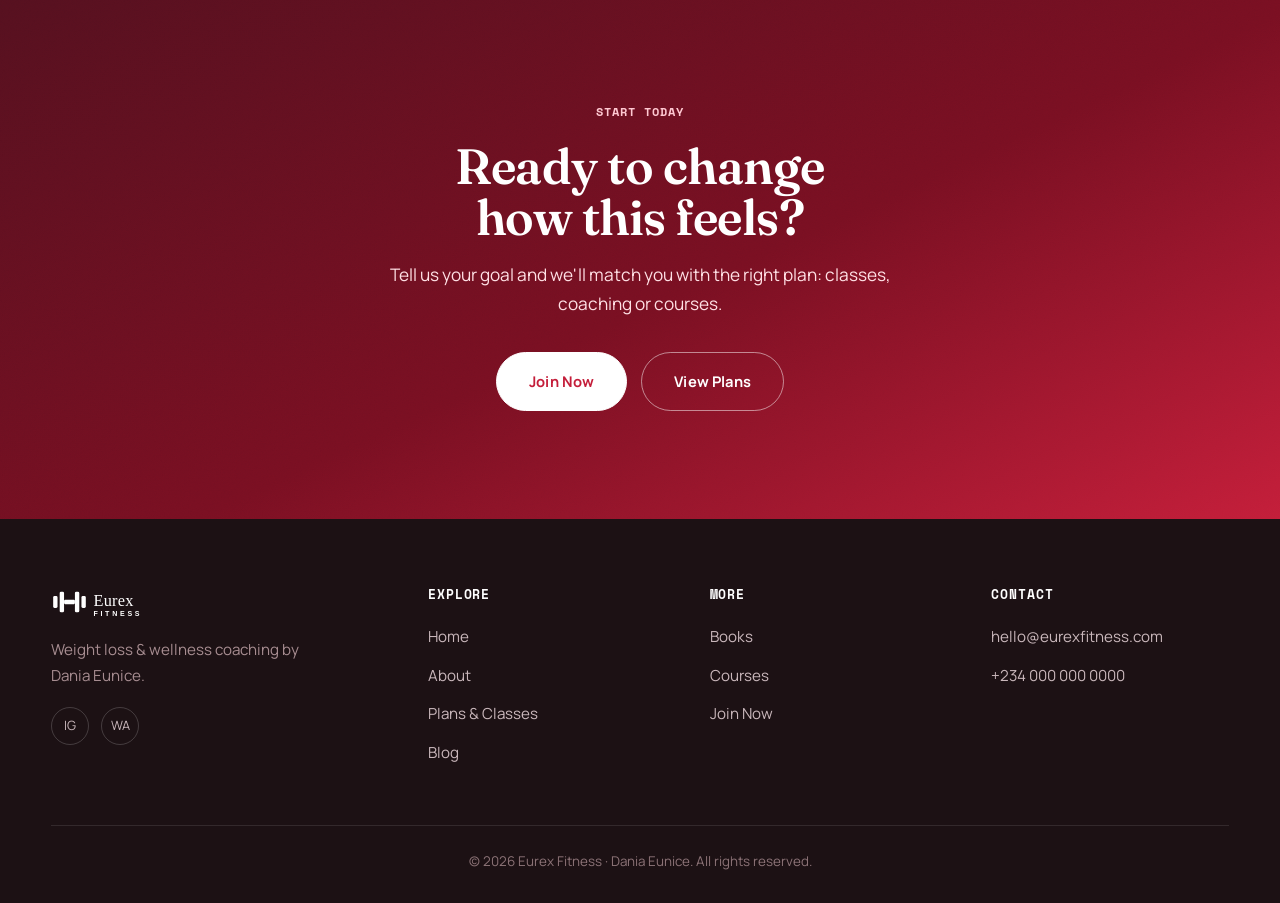
==== commit 0c3a7199: "Remove em-dashes site-wide, remove home hero eyebrow, fix popup behavior - Rephrase all em-dash punc" ====
--- a/index.html
+++ b/index.html
@@ -3,7 +3,7 @@
 <head>
   <meta charset="UTF-8">
   <meta name="viewport" content="width=device-width, initial-scale=1.0">
-  <title>Eurex Fitness — Weight Loss & Wellness by Dania Eunice</title>
+  <title>Eurex Fitness | Weight Loss & Wellness by Dania Eunice</title>
   <meta name="description" content="Weight-loss coaching, classes, meal plans, books and courses by Dania Eunice. Sustainable results, real food, real community.">
   <link rel="icon" href="assets/favicon.svg" type="image/svg+xml">
   <link rel="preconnect" href="https://fonts.googleapis.com">
--- a/css/styles.css
+++ b/css/styles.css
@@ -1,5 +1,5 @@
 /* ============================================================
-   EUREX FITNESS — DESIGN SYSTEM
+   EUREX FITNESS: DESIGN SYSTEM
    You normally don't need to touch this file.
    To change the main red colour, edit --red below.
    ============================================================ */
@@ -80,17 +80,10 @@
   color: var(--red);
   margin-bottom: 18px;
 }
-.eyebrow::before {
-  content: "";
-  width: 26px; height: 2px;
-  background: var(--red);
-  display: inline-block;
-}
 .section-head { max-width: 640px; margin-bottom: 48px; }
 .section-head p { color: var(--muted); margin-top: 16px; font-size: 1.06rem; }
 .section-head.center { margin-left: auto; margin-right: auto; text-align: center; }
 .section-head.center .eyebrow { justify-content: center; }
-.section-head.center .eyebrow::before { display: none; }
 
 /* ---------- Buttons ---------- */
 .btn {
@@ -463,11 +456,12 @@
 .popup-body h3 { color: var(--wine); font-size: 1.5rem; margin-bottom: 12px; }
 .popup-body p { color: var(--muted); font-size: .97rem; margin-bottom: 24px; }
 .popup-close {
-  position: absolute; top: 14px; right: 14px;
+  position: absolute; top: 14px; right: 14px; z-index: 2;
   width: 38px; height: 38px; border-radius: 50%;
   background: #fff; border: none; cursor: pointer;
   font-size: 1.1rem; line-height: 1; color: var(--ink);
-  box-shadow: 0 4px 14px rgba(0,0,0,.2);
+  box-shadow: 0 4px 14px rgba(0,0,0,.35);
+  display: flex; align-items: center; justify-content: center;
 }
 .popup-close:hover { background: var(--blush); }
 
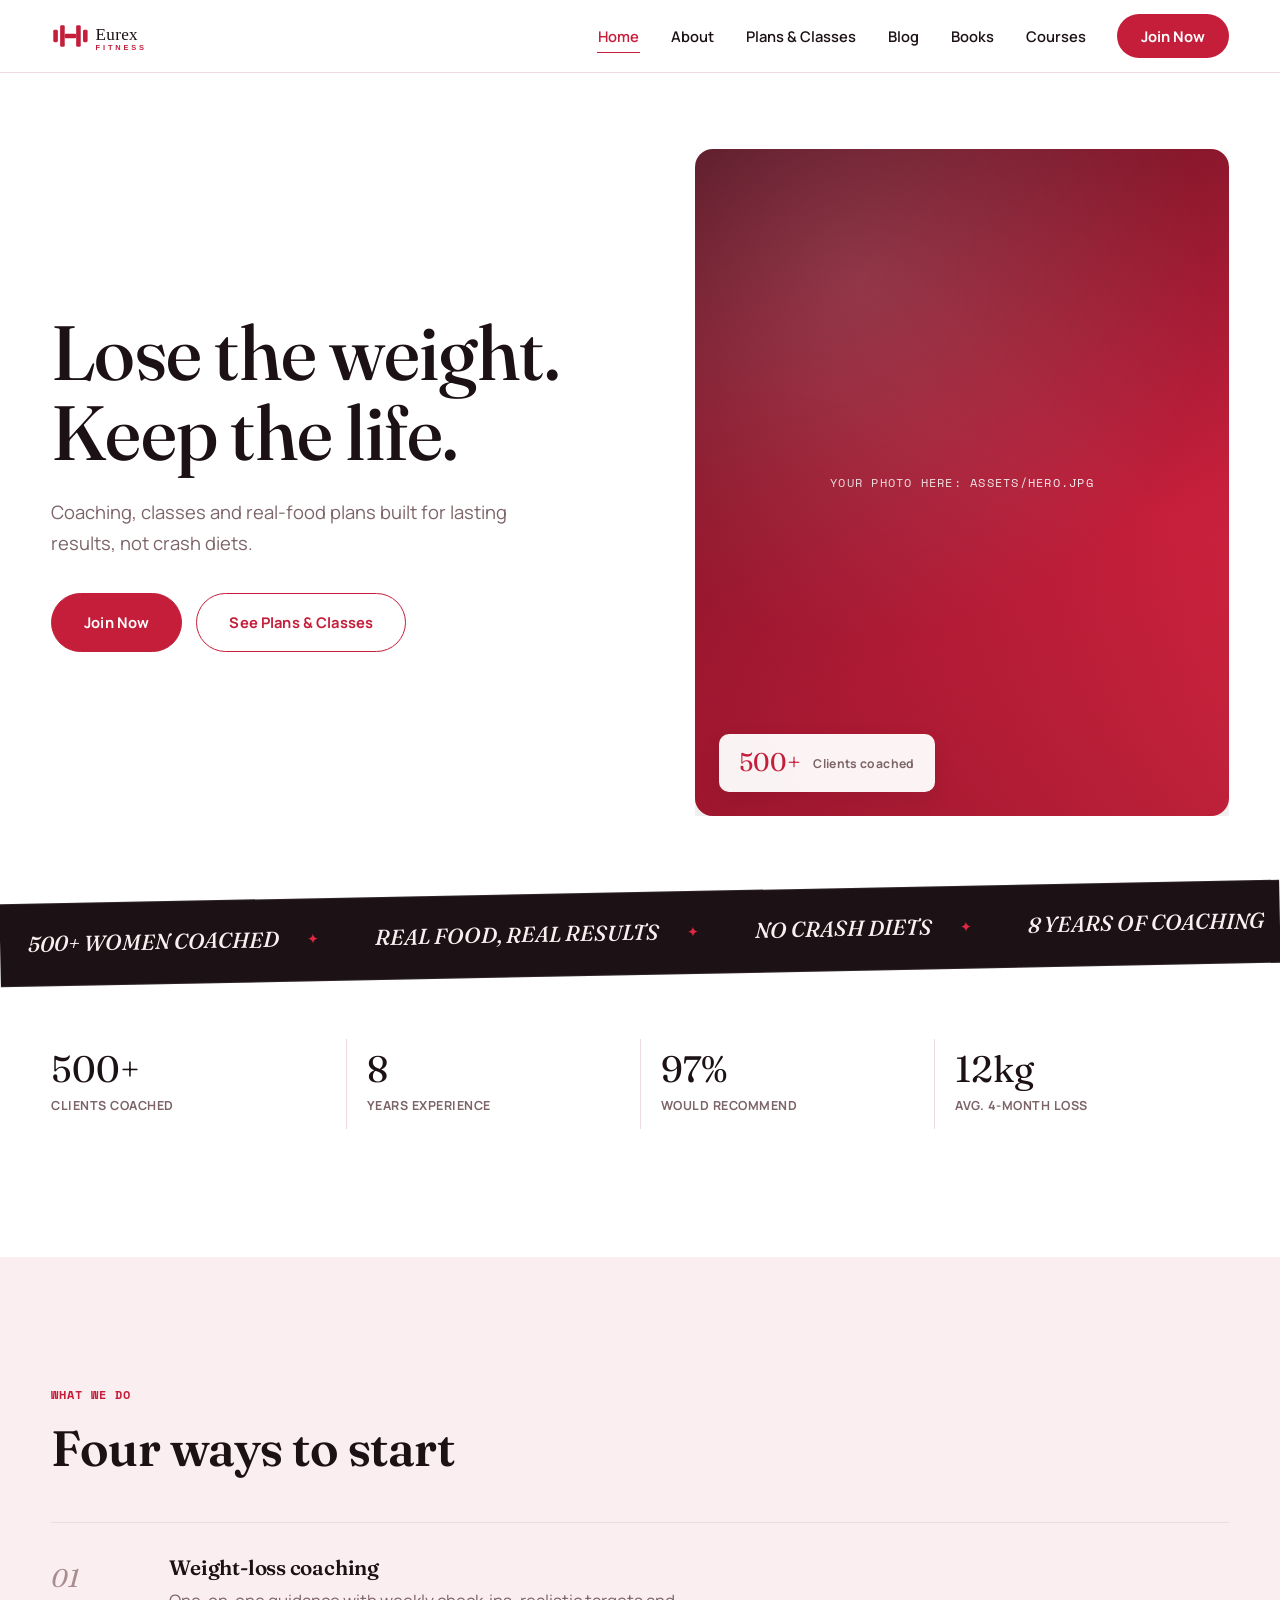
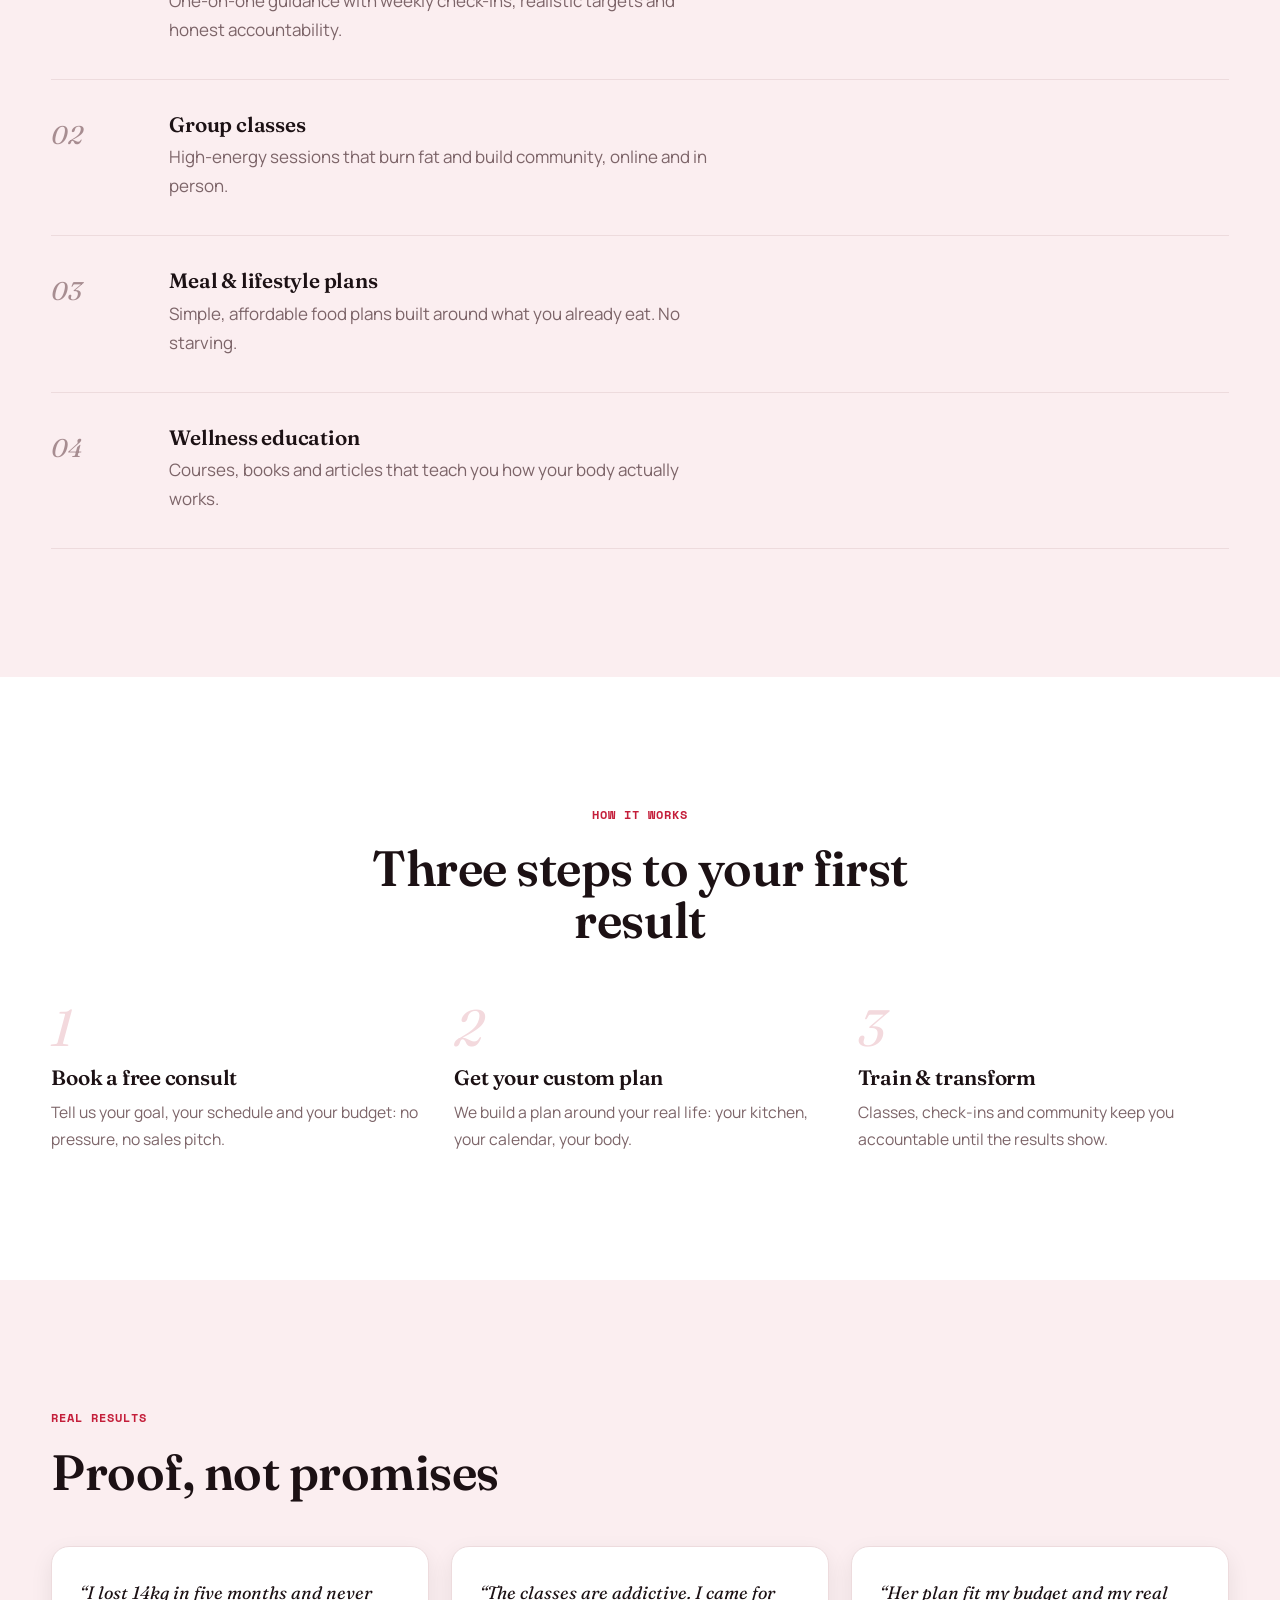
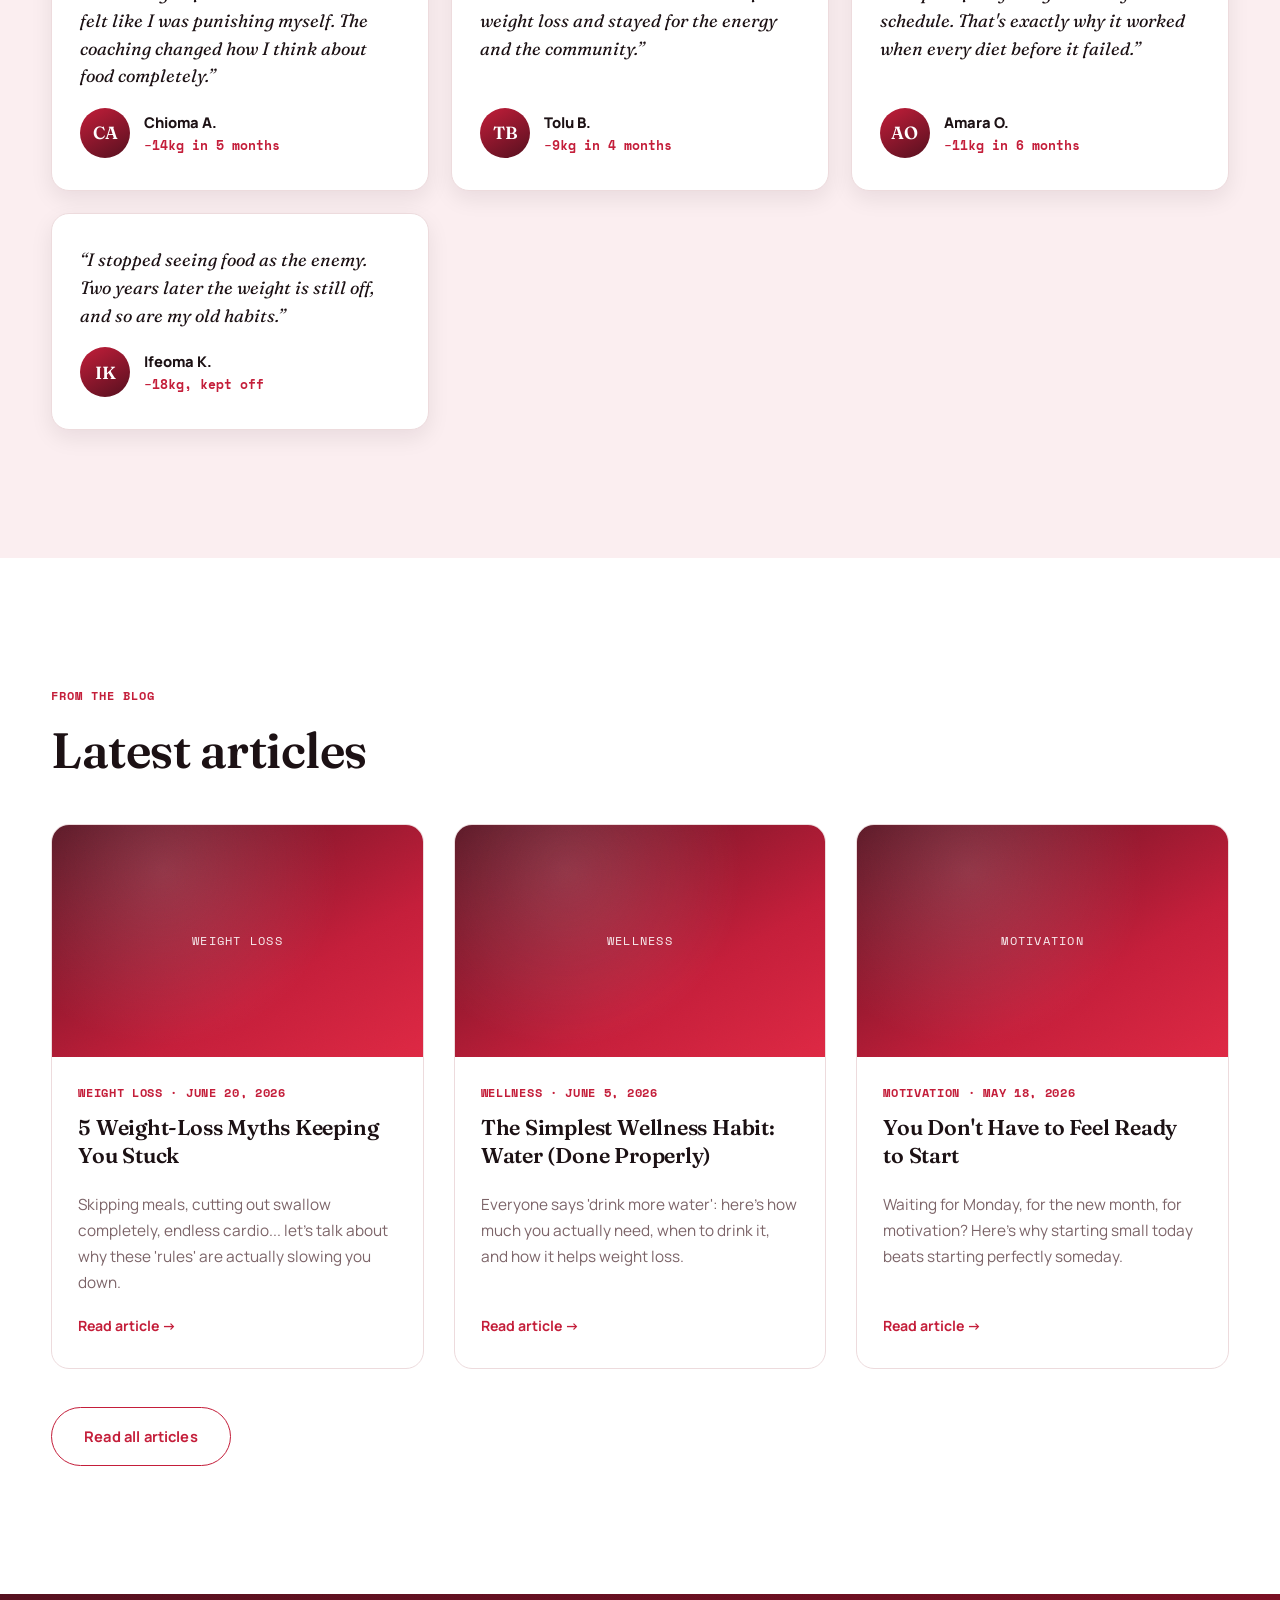
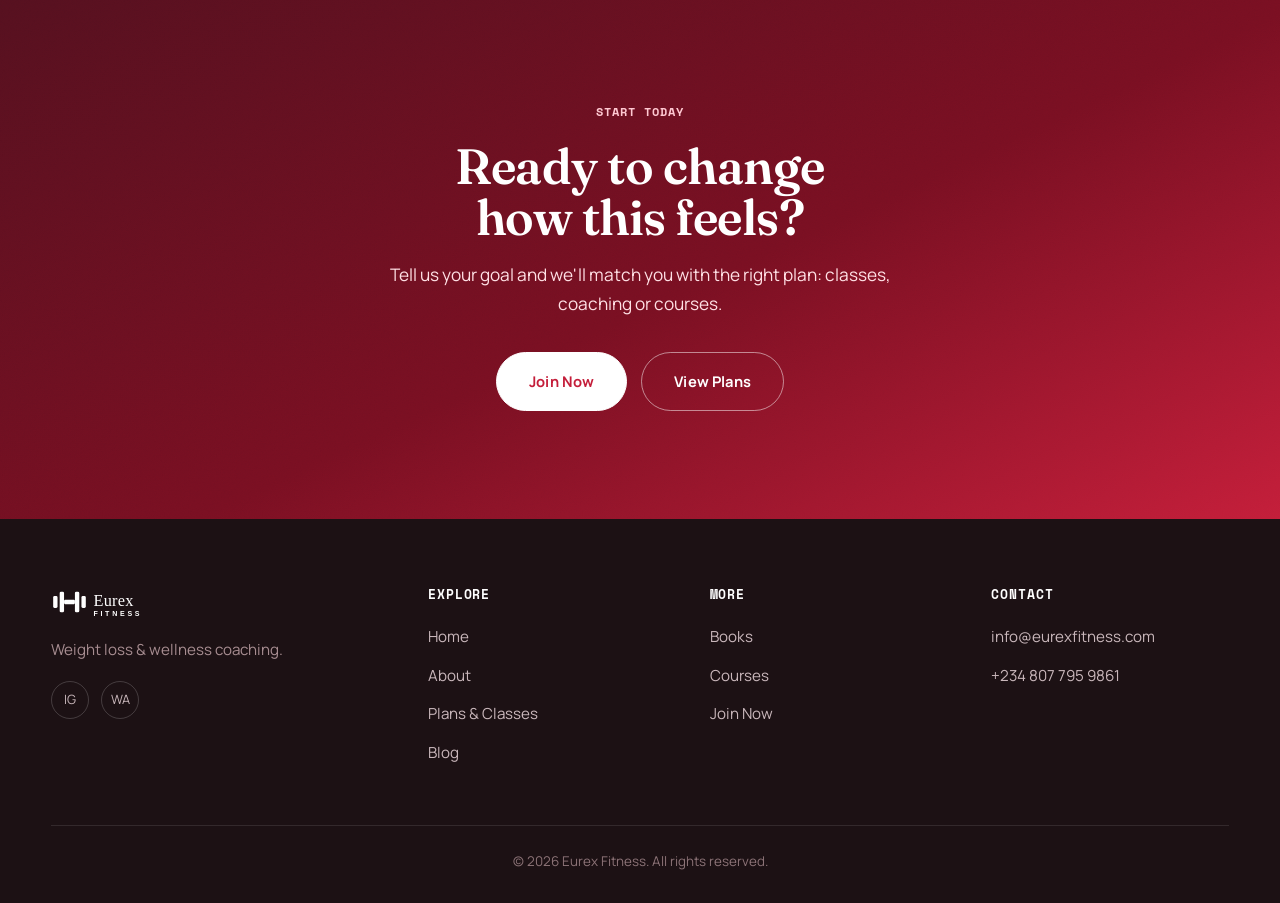
==== commit 4187500a: "Remove named coach references, add contact info, fix marquee animation - Remove all "Dania"/"Dania E" ====
--- a/index.html
+++ b/index.html
@@ -3,8 +3,8 @@
 <head>
   <meta charset="UTF-8">
   <meta name="viewport" content="width=device-width, initial-scale=1.0">
-  <title>Eurex Fitness | Weight Loss & Wellness by Dania Eunice</title>
-  <meta name="description" content="Weight-loss coaching, classes, meal plans, books and courses by Dania Eunice. Sustainable results, real food, real community.">
+  <title>Eurex Fitness | Weight Loss & Wellness Coaching</title>
+  <meta name="description" content="Weight-loss coaching, classes, meal plans, books and courses. Sustainable results, real food, real community.">
   <link rel="icon" href="assets/favicon.svg" type="image/svg+xml">
   <link rel="preconnect" href="https://fonts.googleapis.com">
   <link rel="preconnect" href="https://fonts.gstatic.com" crossorigin>
--- a/css/styles.css
+++ b/css/styles.css
@@ -35,6 +35,9 @@
 @media (prefers-reduced-motion: reduce) {
   html { scroll-behavior: auto; }
   *, *::before, *::after { animation: none !important; transition: none !important; }
+  /* Keep the marquee scrolling: it's a branding element, not motion that
+     causes discomfort, so it's exempt from the reduced-motion cutoff. */
+  .marquee-track { animation: scroll-left 32s linear infinite !important; }
 }
 
 body {
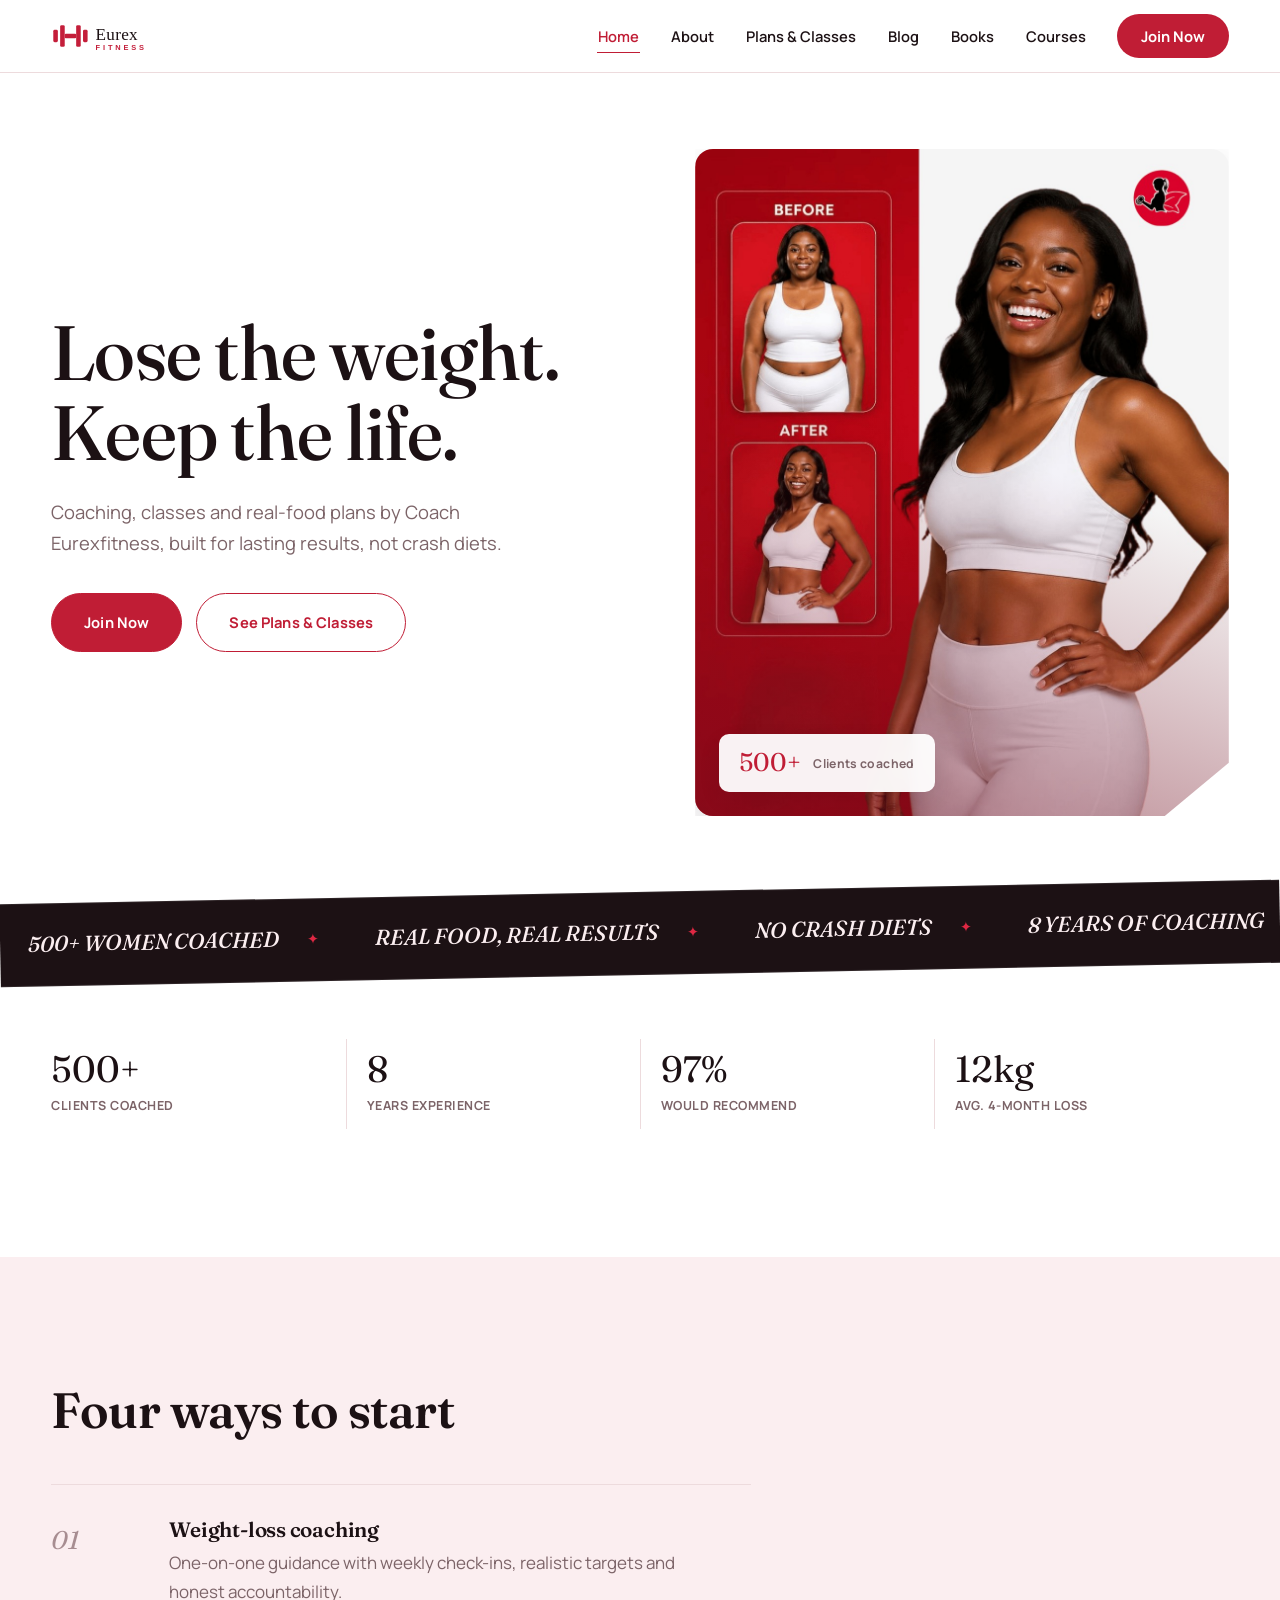
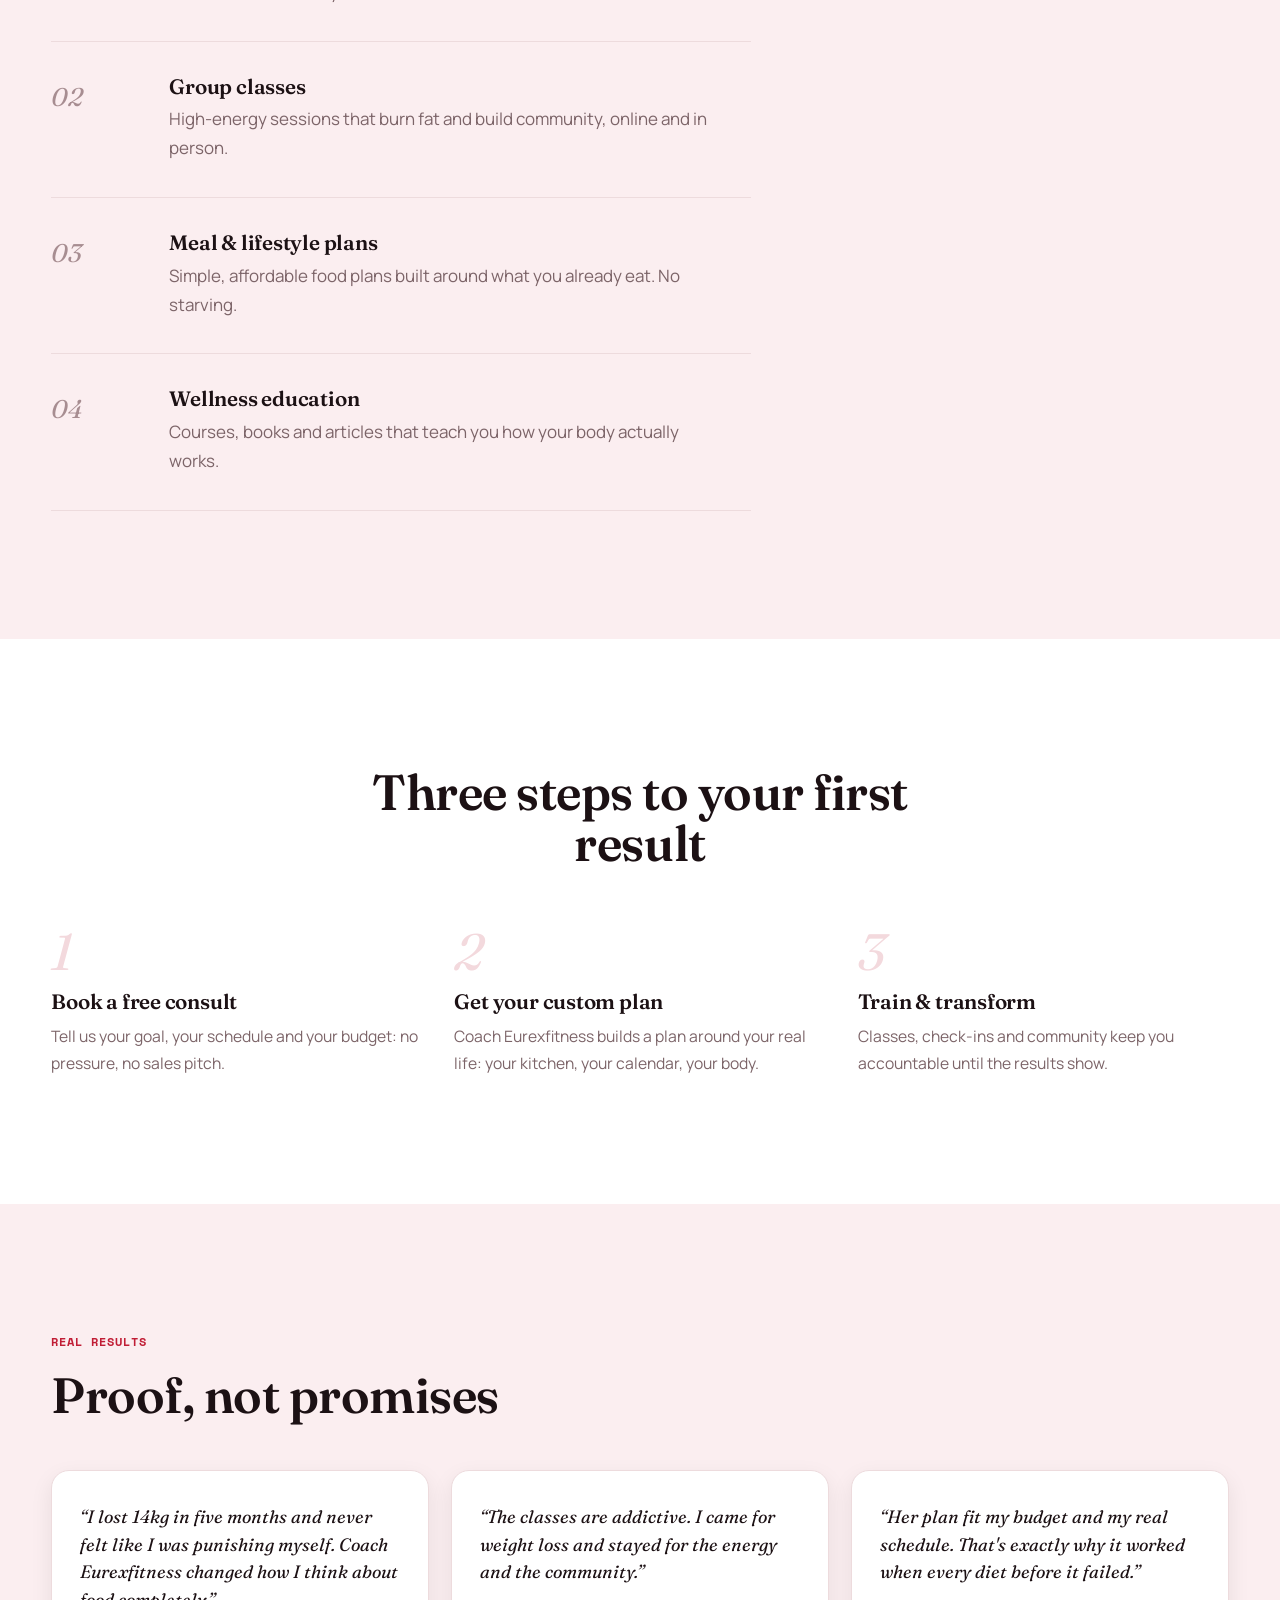
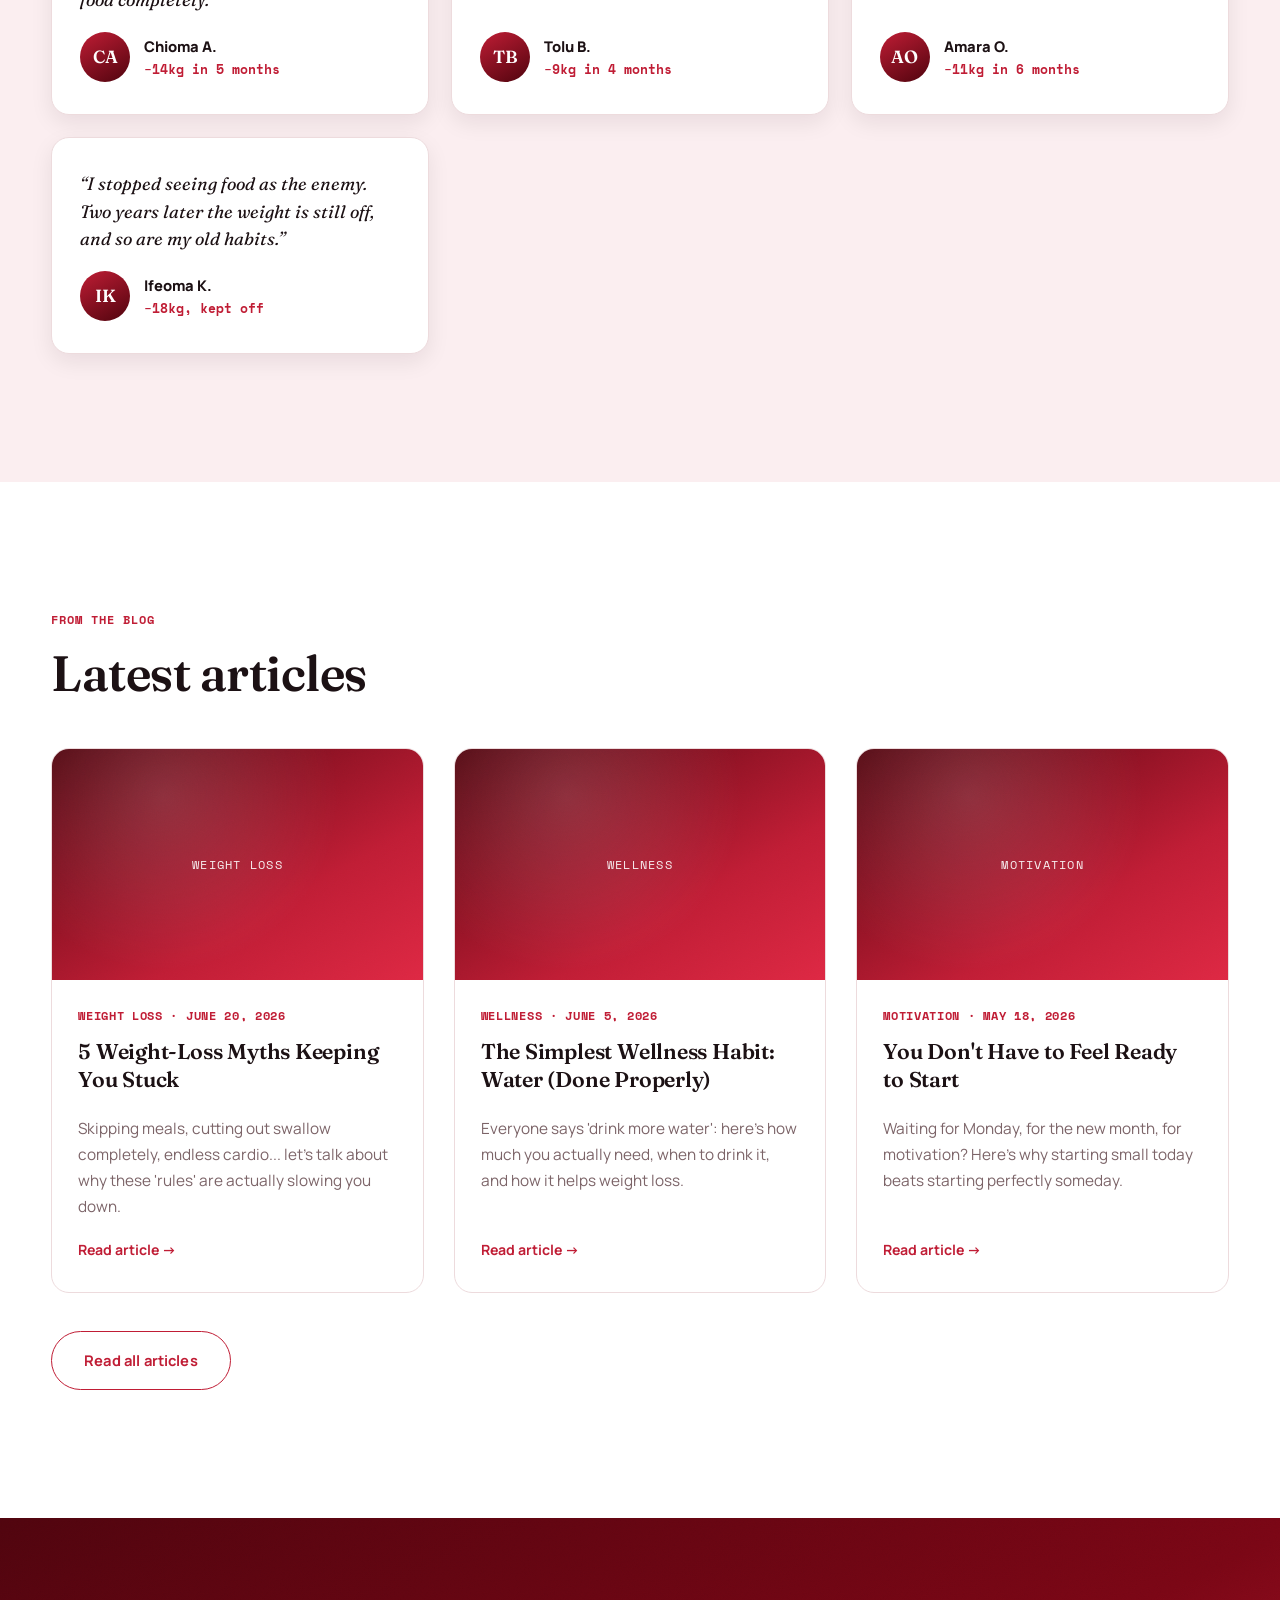
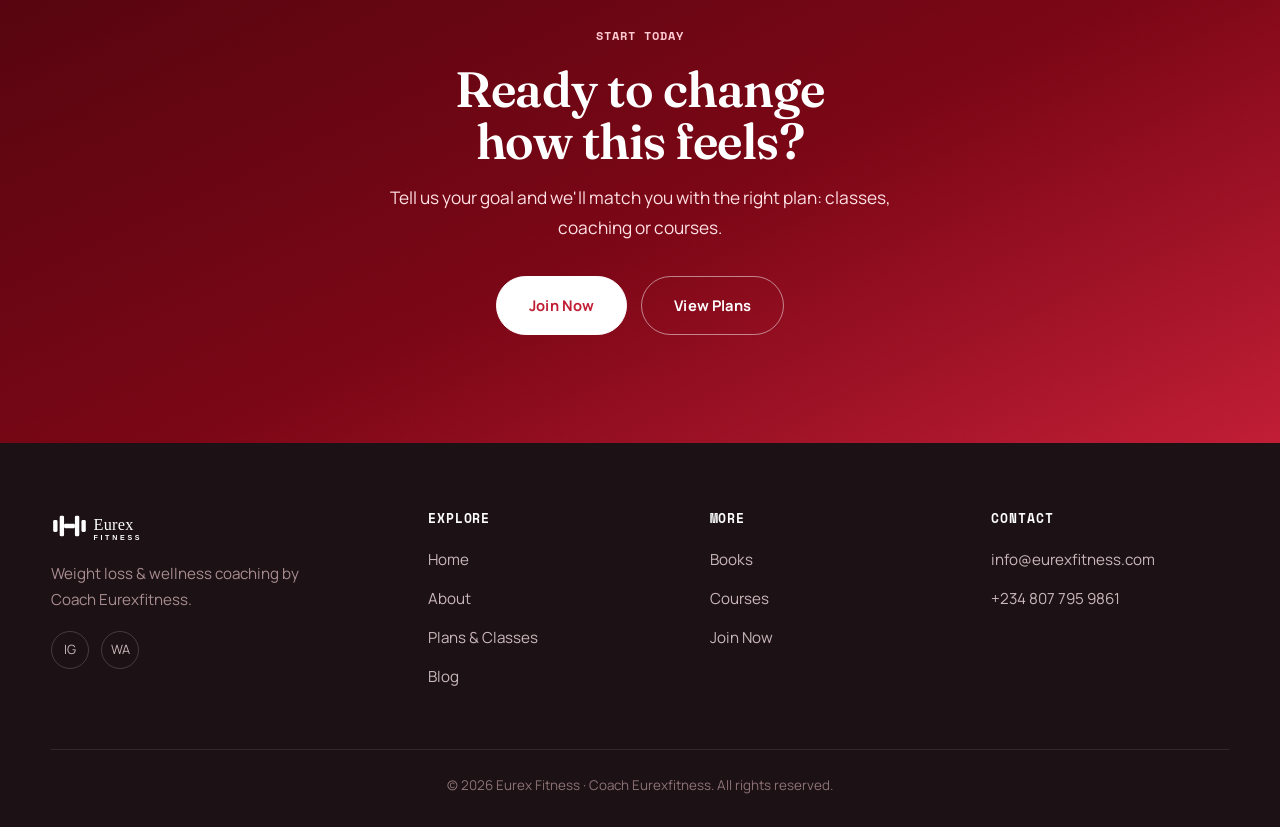
==== commit 10b9867b: "Fix mobile nav dividers, add Coach Eurexfitness name, tighten sections - Fix mobile nav menu: divide" ====
--- a/index.html
+++ b/index.html
@@ -3,8 +3,8 @@
 <head>
   <meta charset="UTF-8">
   <meta name="viewport" content="width=device-width, initial-scale=1.0">
-  <title>Eurex Fitness | Weight Loss & Wellness Coaching</title>
-  <meta name="description" content="Weight-loss coaching, classes, meal plans, books and courses. Sustainable results, real food, real community.">
+  <title>Eurex Fitness | Weight Loss & Wellness by Coach Eurexfitness</title>
+  <meta name="description" content="Weight-loss coaching, classes, meal plans, books and courses by Coach Eurexfitness. Sustainable results, real food, real community.">
   <link rel="icon" href="assets/favicon.svg" type="image/svg+xml">
   <link rel="preconnect" href="https://fonts.googleapis.com">
   <link rel="preconnect" href="https://fonts.gstatic.com" crossorigin>
--- a/css/styles.css
+++ b/css/styles.css
@@ -7,10 +7,10 @@
 :root {
   /* ---- Color ---- */
   --ink:        #1C1114;
-  --wine:       #55101F;
-  --red:        #C41E3A;
+  --wine:       #50040E;
+  --red:        #C01D35;
   --red-bright: #DE2843;
-  --red-deep:   #7A0F22;
+  --red-deep:   #7A0615;
   --gold:       #B8933B;
   --paper:      #FFFFFF;
   --blush:      #FBEEF0;
@@ -272,7 +272,7 @@
 .section.tight-top { padding-top: clamp(40px,6vw,64px); }
 
 /* ---------- Pillars (numbered, editorial) ---------- */
-.pillar-list { display: flex; flex-direction: column; }
+.pillar-list { display: flex; flex-direction: column; max-width: 700px; }
 .pillar-row {
   display: grid; grid-template-columns: 90px 1fr; gap: 28px;
   padding: 34px 0;
@@ -505,6 +505,8 @@
   .about-media { position: static; max-width: 440px; }
   .footer-top { grid-template-columns: 1fr 1fr; }
   .steps-grid { grid-template-columns: 1fr; gap: 40px; }
+  .step-card { text-align: center; }
+  .step-card p { max-width: 420px; margin-left: auto; margin-right: auto; }
   .stat-row { grid-template-columns: repeat(2, 1fr); row-gap: 24px; }
   .stat:nth-child(3) { border-left: none; padding-left: 0; }
 }
@@ -520,7 +522,7 @@
     box-shadow: 0 24px 48px rgba(28,17,20,.14);
   }
   .nav-links.open { display: flex; }
-  .nav-links a { padding: 15px 6px; border-bottom: 1px solid var(--line); }
+  .nav-links a { display: block; padding: 15px 6px; border-bottom: 1px solid var(--line); }
   .nav-links .nav-cta { margin-top: 14px; text-align: center; justify-content: center; }
   .pillar-row { grid-template-columns: 56px 1fr; }
 }
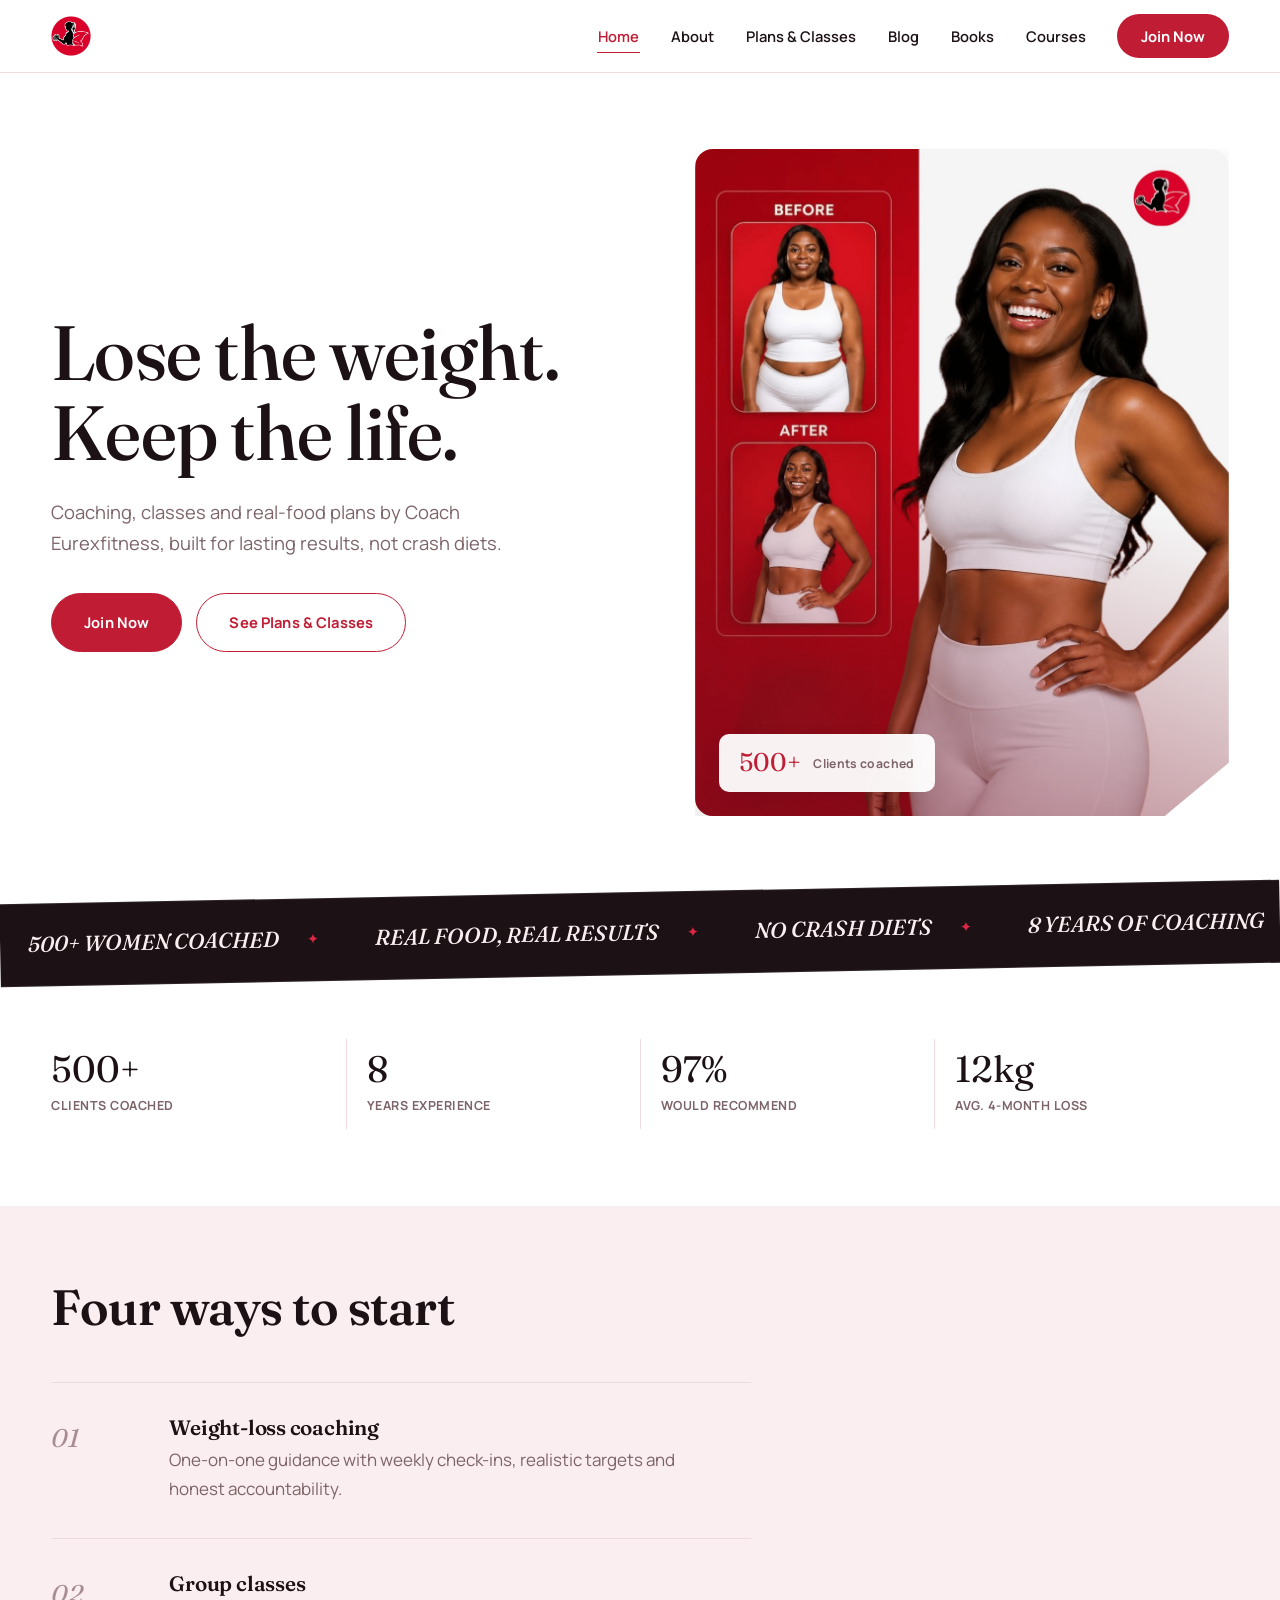
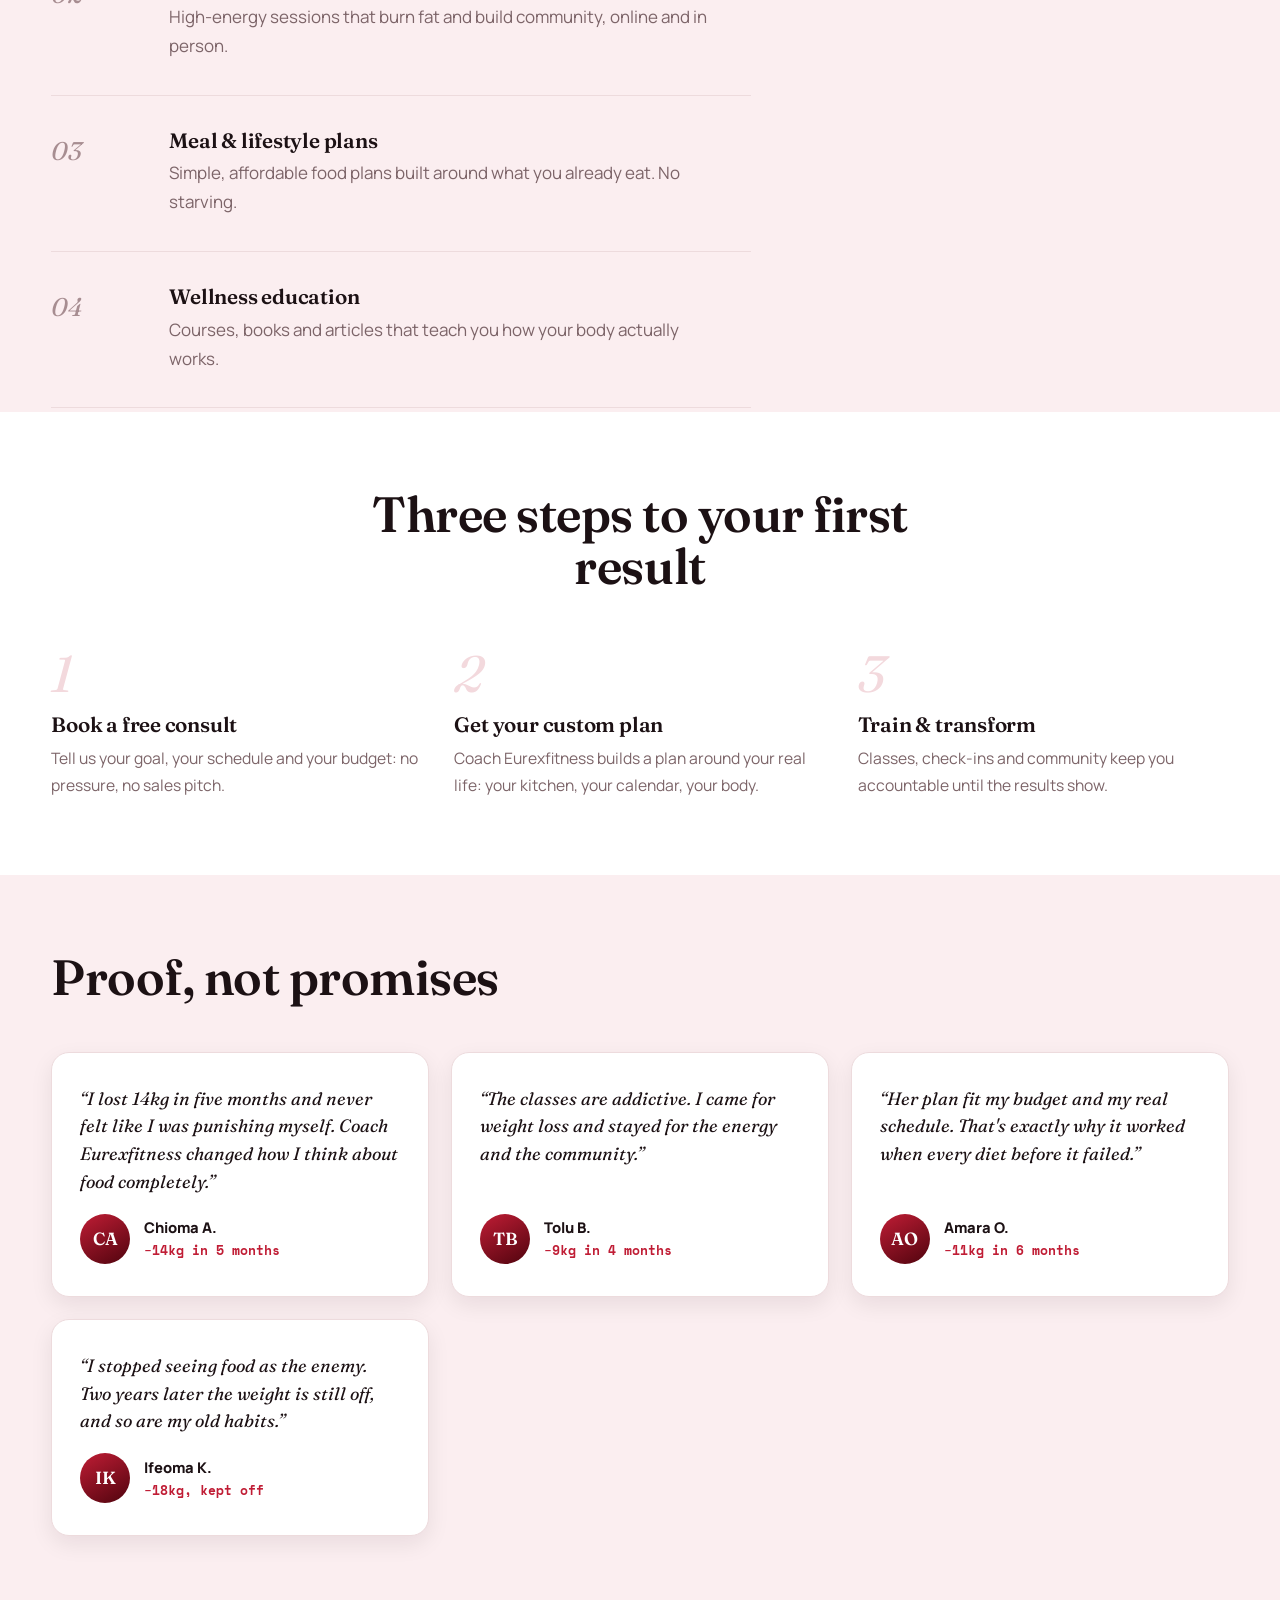
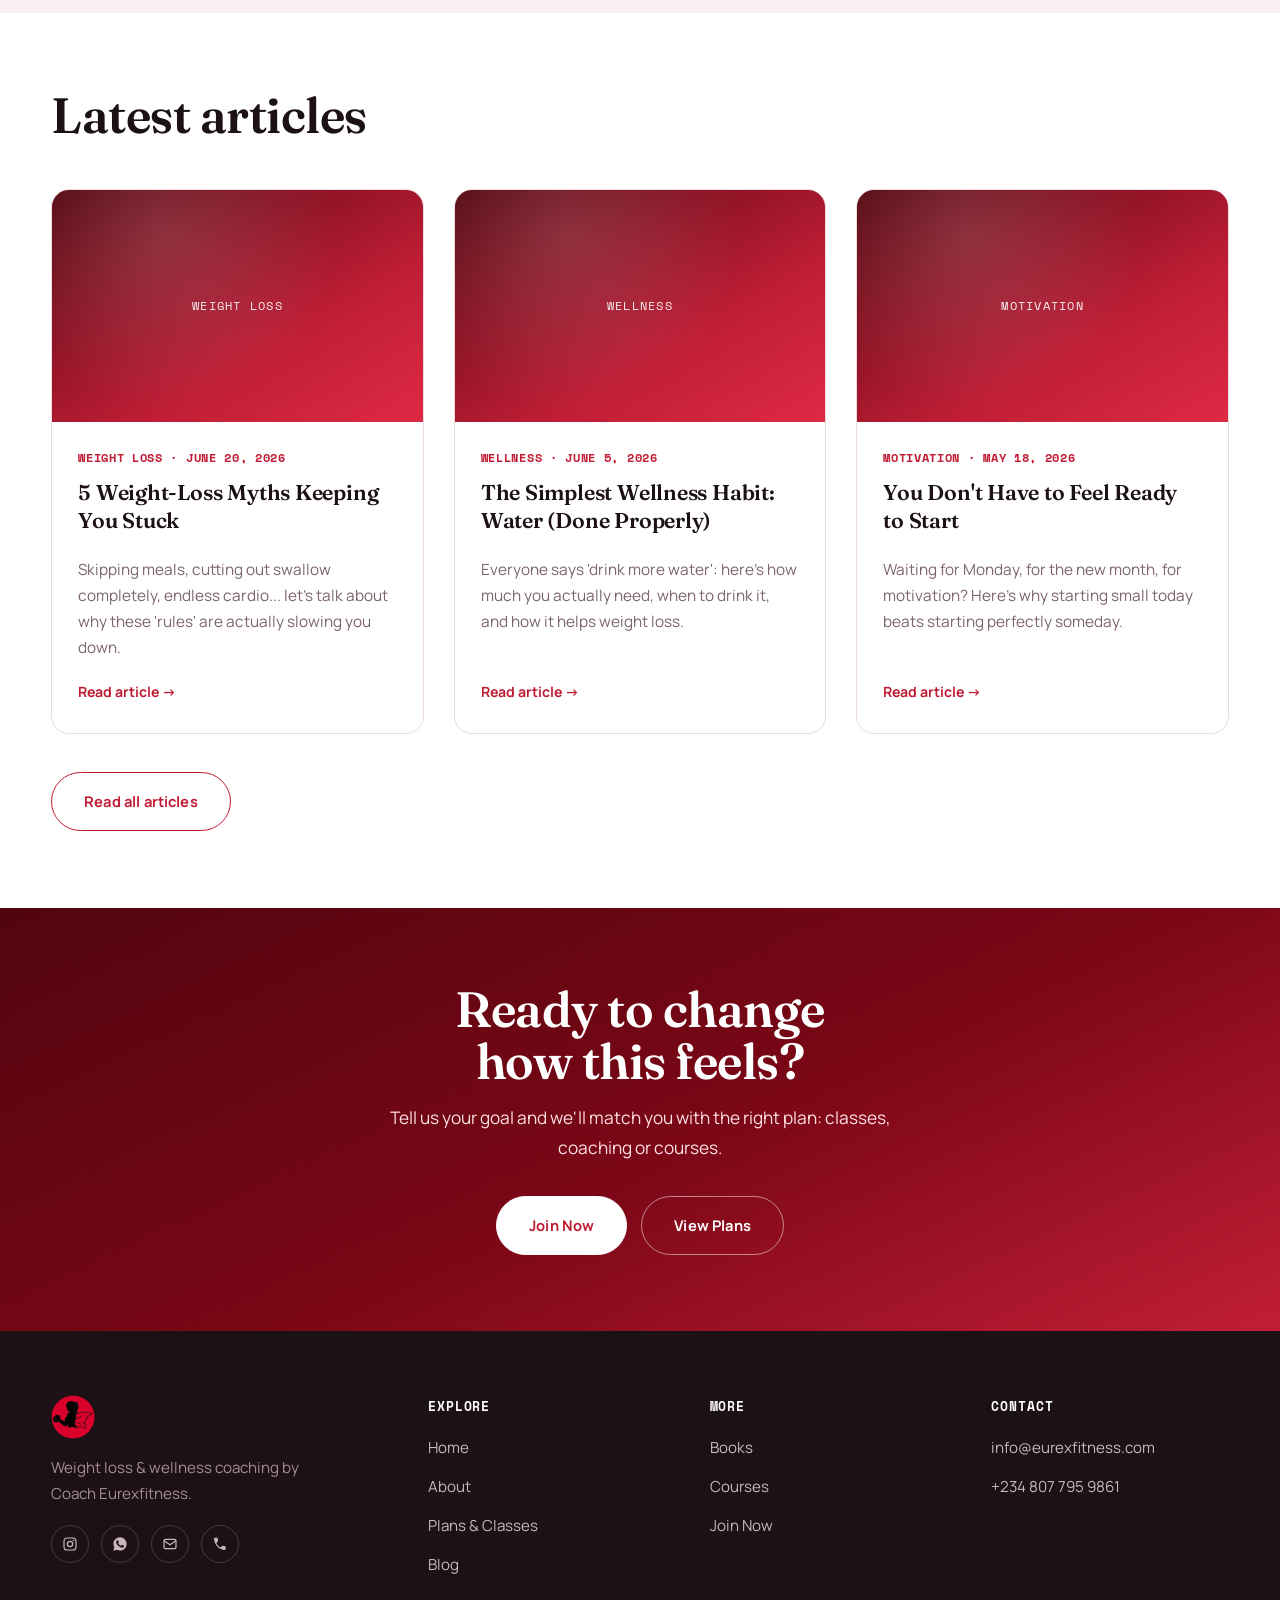
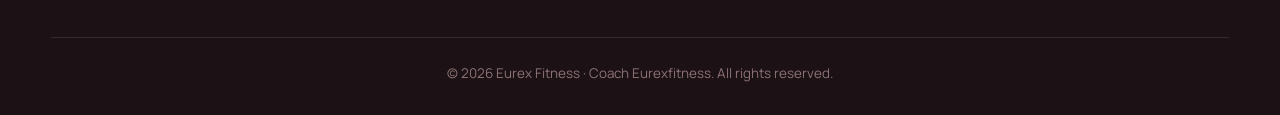
==== commit 49c1be3a: "Replace logo/favicon with icon-only version of new brand mark - Cropped the new brand image down to " ====
--- a/index.html
+++ b/index.html
@@ -5,7 +5,7 @@
   <meta name="viewport" content="width=device-width, initial-scale=1.0">
   <title>Eurex Fitness | Weight Loss & Wellness by Coach Eurexfitness</title>
   <meta name="description" content="Weight-loss coaching, classes, meal plans, books and courses by Coach Eurexfitness. Sustainable results, real food, real community.">
-  <link rel="icon" href="assets/favicon.svg" type="image/svg+xml">
+  <link rel="icon" href="assets/favicon.png" type="image/png">
   <link rel="preconnect" href="https://fonts.googleapis.com">
   <link rel="preconnect" href="https://fonts.gstatic.com" crossorigin>
   <link href="https://fonts.googleapis.com/css2?family=Fraunces:ital,opsz,wght@0,9..144,400;0,9..144,500;0,9..144,600;1,9..144,500&family=Manrope:wght@400;500;600;700;800&family=Space+Mono:wght@400;700&display=swap" rel="stylesheet">
--- a/css/styles.css
+++ b/css/styles.css
@@ -265,7 +265,8 @@
 .stat .lbl { font-size: .78rem; font-weight: 700; letter-spacing: .04em; text-transform: uppercase; color: var(--muted); margin-top: 8px; }
 
 /* ---------- Sections ---------- */
-.section { padding: clamp(76px, 10vw, 128px) 0; }
+.section { padding: clamp(48px, 6vw, 84px) 0; }
+#pillars { padding-bottom: 4px; }
 .section.alt { background: var(--blush); }
 .section.dark { background: var(--ink); color: #EFE3E5; }
 .section.dark h2, .section.dark h3 { color: #fff; }
@@ -400,7 +401,7 @@
   position: relative;
   background: linear-gradient(155deg, var(--wine) 0%, var(--red-deep) 55%, var(--red) 100%);
   color: #fff; text-align: center;
-  padding: clamp(72px, 10vw, 108px) 0;
+  padding: clamp(48px, 6vw, 76px) 0;
   overflow: hidden;
 }
 .cta-band::before {
@@ -424,7 +425,7 @@
 .site-footer li { margin-bottom: 10px; }
 .site-footer a { color: #C9B7BB; font-size: .95rem; }
 .site-footer a:hover { color: #fff; }
-.footer-logo img { height: 38px; margin-bottom: 16px; filter: brightness(0) invert(1); }
+.footer-logo img { height: 44px; margin-bottom: 16px; }
 .footer-logo p { font-size: .95rem; max-width: 260px; color: #A78D91; }
 .footer-social { display: flex; gap: 12px; margin-top: 18px; }
 .footer-social a {
